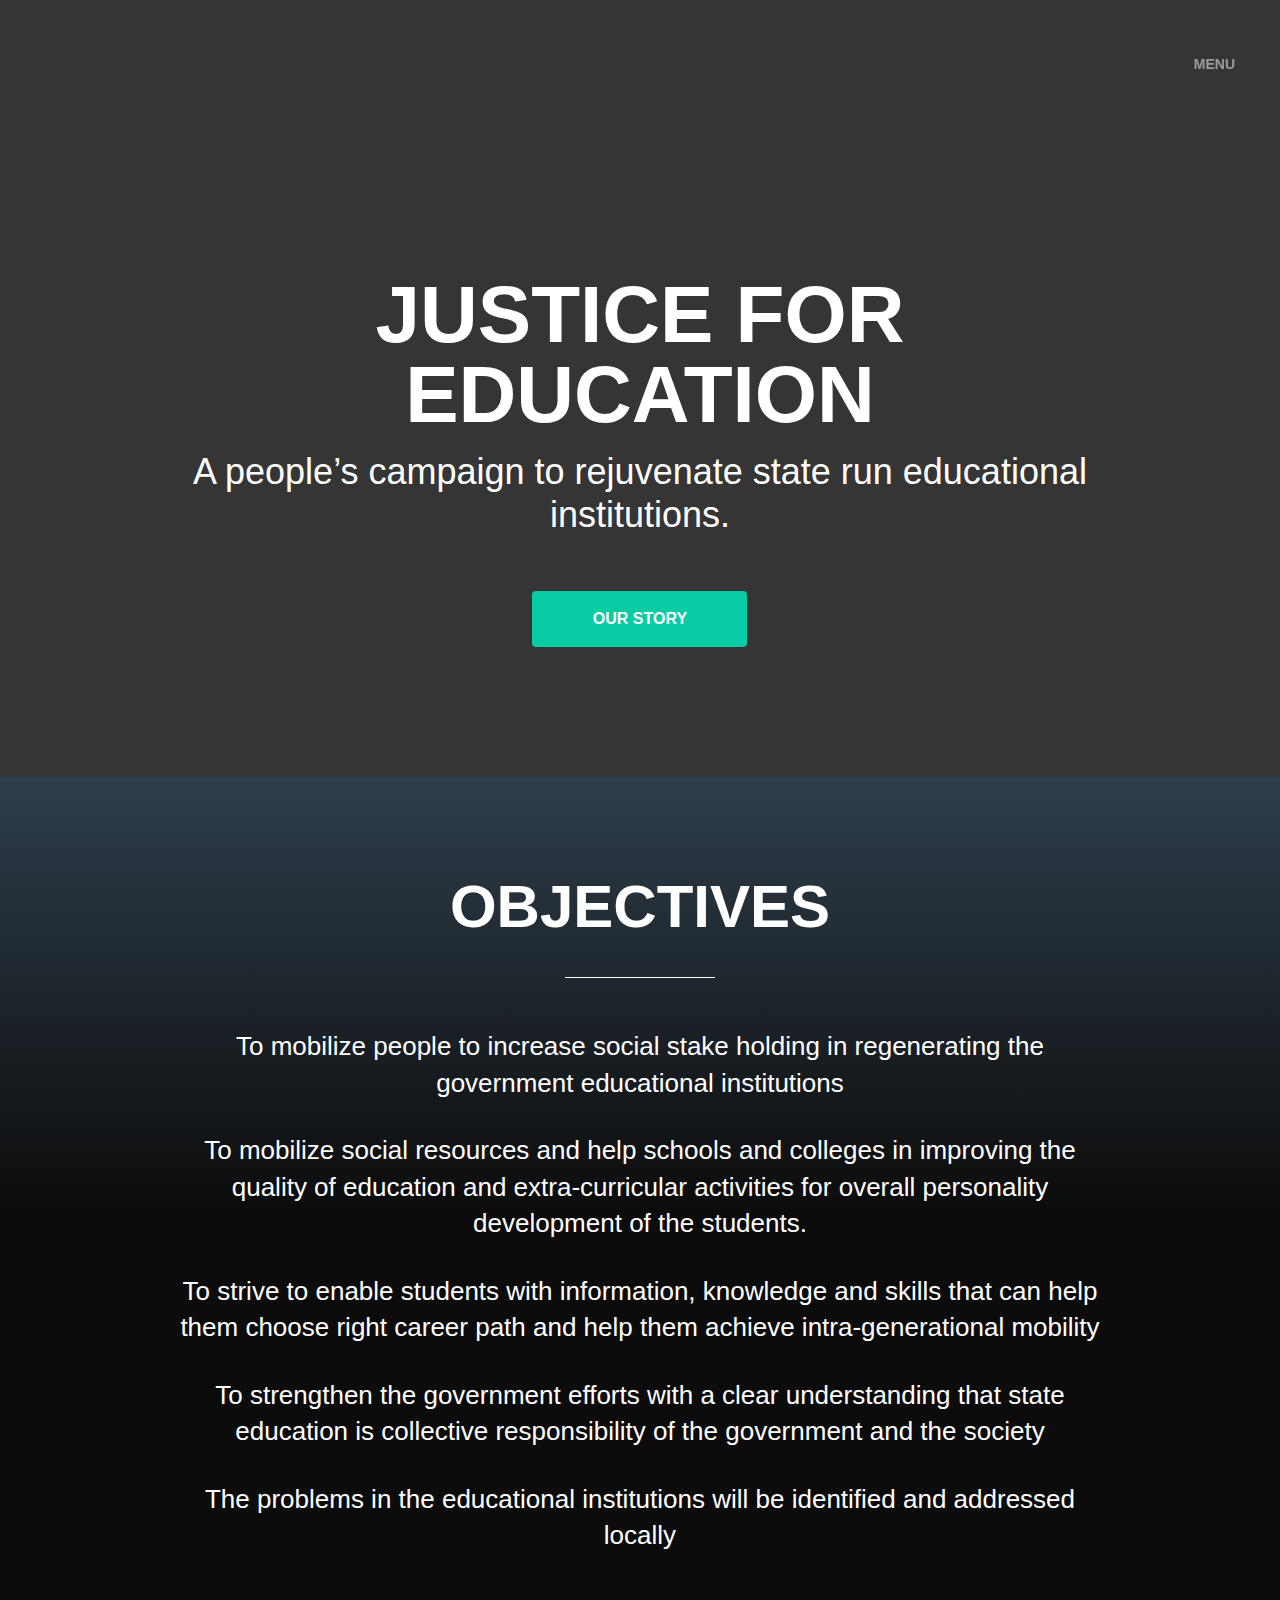
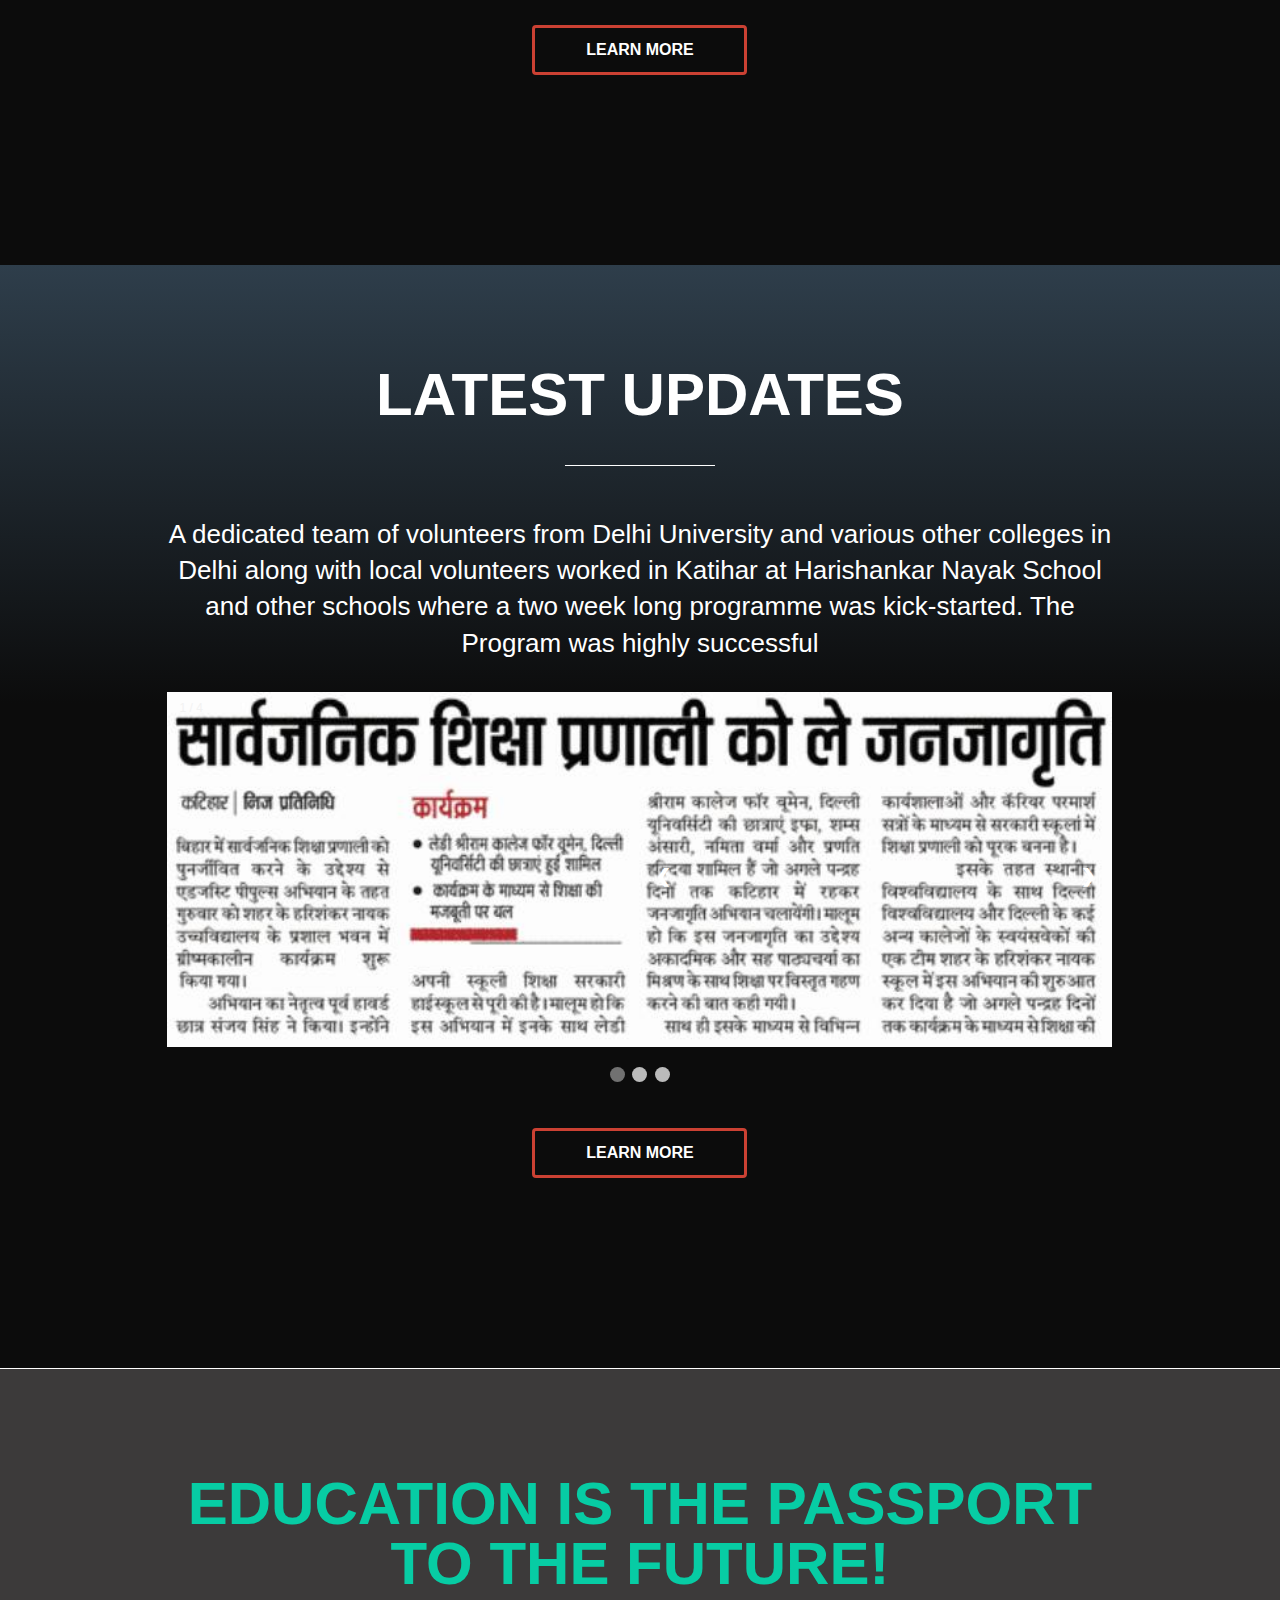
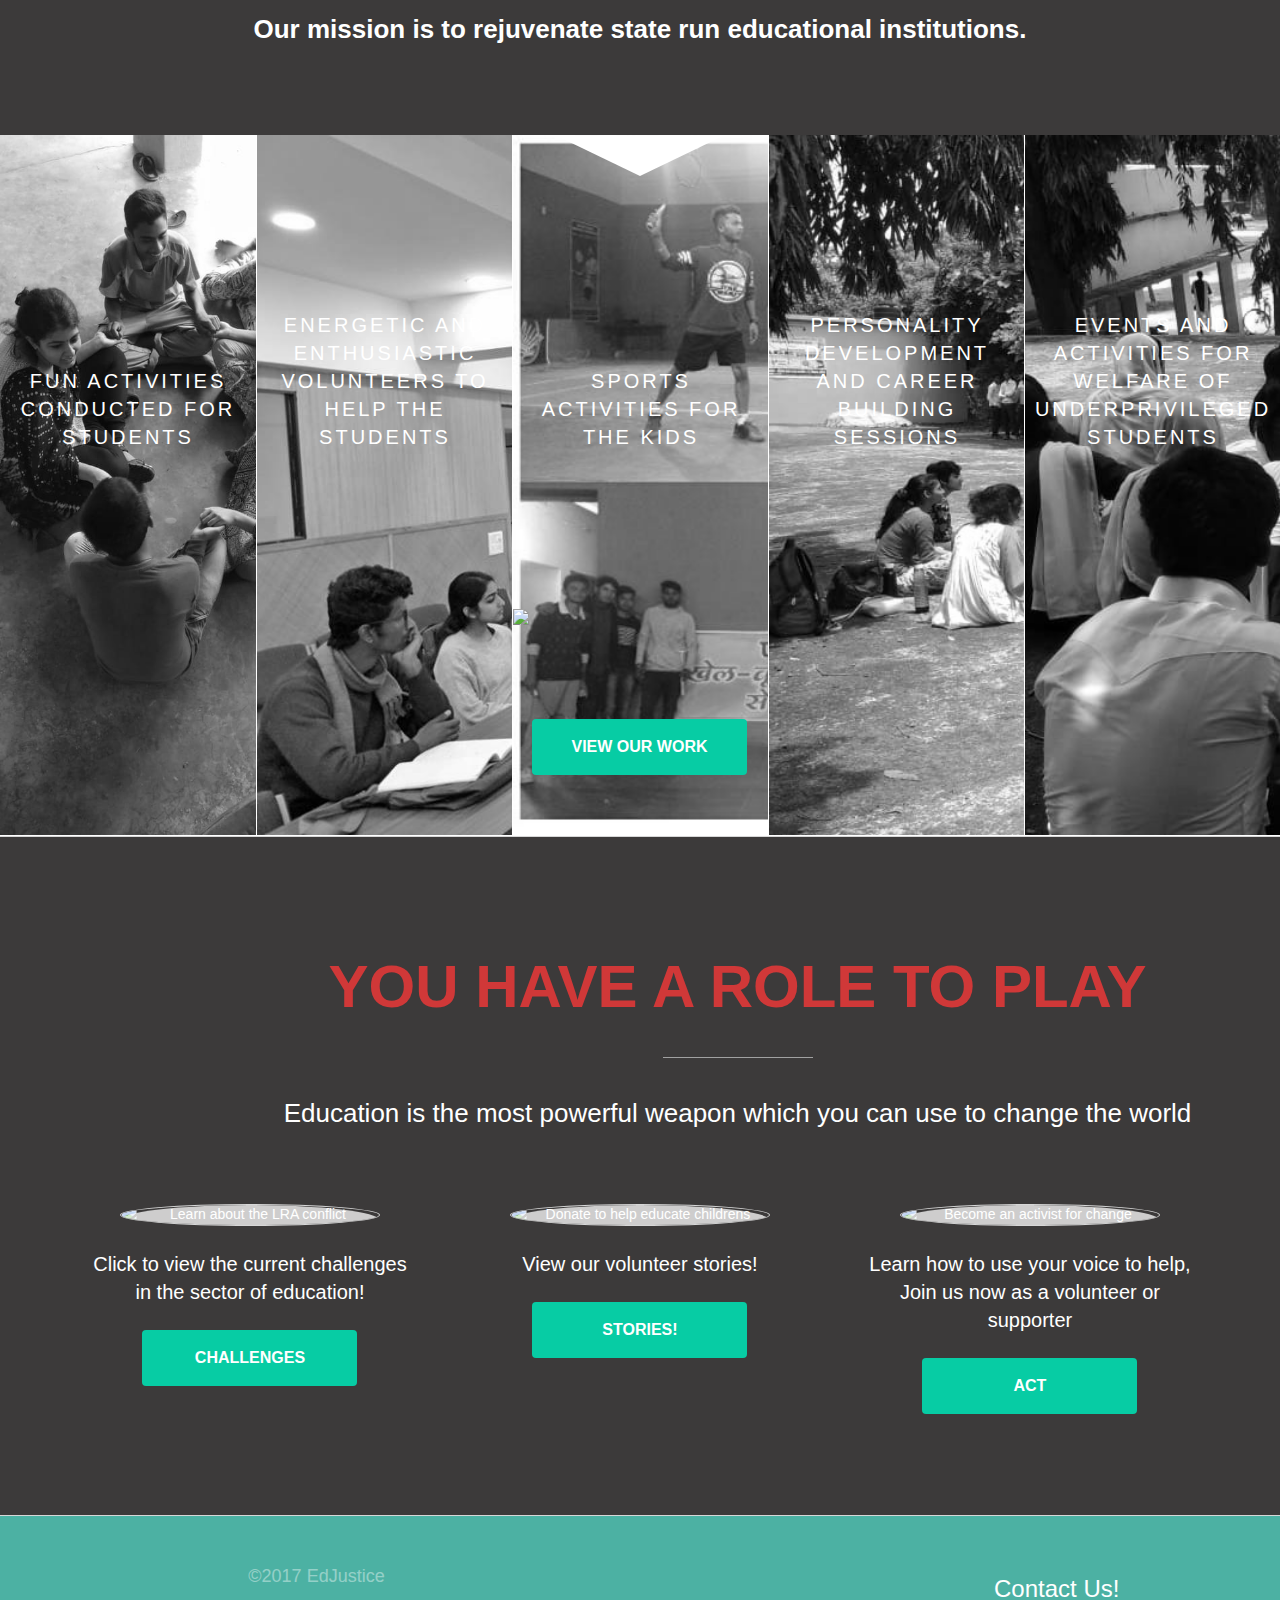
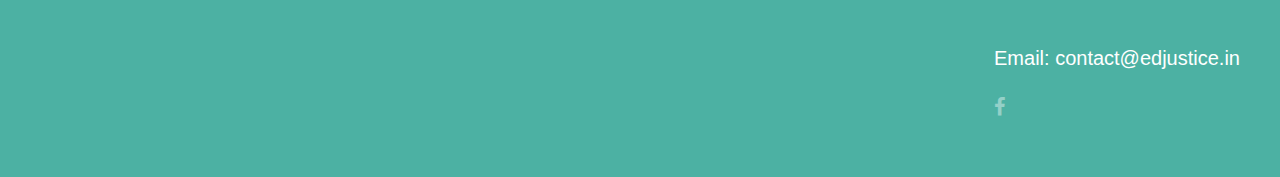
==== index.html @ 51cac3f3 "Update index.html" ====
<!DOCTYPE html>
<!--[if lt IE 7]><html class="lt-ie9 lt-ie8 lt-ie7" lang="en-US" prefix="og: http://ogp.me/ns#"><![endif]-->
<!--[if IE 7]><html class="lt-ie9 lt-ie8" lang="en-US" prefix="og: http://ogp.me/ns#"><![endif]-->
<!--[if IE 8]><html class="lt-ie9" lang="en-US" prefix="og: http://ogp.me/ns#"><![endif]-->
<!--[if gt IE 8]><!--><html lang="en-US" prefix="og: http://ogp.me/ns#"><!--<![endif]-->
    <head>
        <meta charset="UTF-8">
        <meta http-equiv="X-UA-Compatible" content="IE=edge,chrome=1">
        <meta name="viewport" content="width=device-width, initial-scale=1">
        <title>EdJustice | IThe Justice for Education</title>
    <meta property="fb:app_id" content="325146157507863" />
        <meta http-equiv="Content-Type" content="text/html;charset=utf-8">
        <link rel="stylesheet" href="https://cdnjs.cloudflare.com/ajax/libs/font-awesome/4.7.0/css/font-awesome.min.css">
                
<!-- This site is optimized with the Yoast WordPress SEO plugin v1.5.4.2 - https://yoast.com/wordpress/plugins/seo/ -->
<!--meta name="robots" content="noodp,noydir"/>
<meta name="description" content="We will not stop until all communities in the forgotten corners of our world have the safety they need and deserve. Join us."/>
<link rel="canonical" href="https://invisiblechildren.com/" />
<meta property="og:locale" content="en_US" />
<meta property="og:type" content="website" />
<meta property="og:title" content="About | Invisible Children" />
<meta property="og:description" content="We will not stop until all communities in the forgotten corners of our world have the safety they need and deserve. Join us." />
<meta property="og:url" content="https://invisiblechildren.com/" />
<meta property="og:site_name" content="Invisible Children" />
<meta property="og:image" content="https://invisiblechildren.com/wp-content/uploads/2014/02/default-image.jpg" />
<meta name="twitter:card" content="summary_large_image"/>
<meta name="twitter:site" content="@invisible"/>
<meta name="twitter:domain" content="Invisible Children"/>
<meta name="twitter:creator" content="@invisible"/>
<meta name="twitter:image:src" content="https://invisiblechildren.com/wp-content/uploads/2014/02/default-image.jpg"/-->
<!-- / Yoast WordPress SEO plugin. -->

<link rel="alternate" type="application/rss+xml" title="Invisible Children &raquo; About Invisible Children Comments Feed" href="https://invisiblechildren.com/about/feed/" />
    <script type="text/javascript">
      window._wpemojiSettings = {"baseUrl":"https:\/\/s.w.org\/images\/core\/emoji\/72x72\/","ext":".png","source":{"concatemoji":"https:\/\/invisiblechildren.com\/wp-includes\/js\/wp-emoji-release.min.js"}};
      !function(a,b,c){function d(a){var c,d,e,f=b.createElement("canvas"),g=f.getContext&&f.getContext("2d"),h=String.fromCharCode;return g&&g.fillText?(g.textBaseline="top",g.font="600 32px Arial","flag"===a?(g.fillText(h(55356,56806,55356,56826),0,0),f.toDataURL().length>3e3):"diversity"===a?(g.fillText(h(55356,57221),0,0),c=g.getImageData(16,16,1,1).data,g.fillText(h(55356,57221,55356,57343),0,0),c=g.getImageData(16,16,1,1).data,e=c[0]+","+c[1]+","+c[2]+","+c[3],d!==e):("simple"===a?g.fillText(h(55357,56835),0,0):g.fillText(h(55356,57135),0,0),0!==g.getImageData(16,16,1,1).data[0])):!1}function e(a){var c=b.createElement("script");c.src=a,c.type="text/javascript",b.getElementsByTagName("head")[0].appendChild(c)}var f,g;c.supports={simple:d("simple"),flag:d("flag"),unicode8:d("unicode8"),diversity:d("diversity")},c.DOMReady=!1,c.readyCallback=function(){c.DOMReady=!0},c.supports.simple&&c.supports.flag&&c.supports.unicode8&&c.supports.diversity||(g=function(){c.readyCallback()},b.addEventListener?(b.addEventListener("DOMContentLoaded",g,!1),a.addEventListener("load",g,!1)):(a.attachEvent("onload",g),b.attachEvent("onreadystatechange",function(){"complete"===b.readyState&&c.readyCallback()})),f=c.source||{},f.concatemoji?e(f.concatemoji):f.wpemoji&&f.twemoji&&(e(f.twemoji),e(f.wpemoji)))}(window,document,window._wpemojiSettings);
    </script>
    <style type="text/css">
img.wp-smiley,
img.emoji {
  display: inline !important;
  border: none !important;
  box-shadow: none !important;
  height: 1em !important;
  width: 1em !important;
  margin: 0 .07em !important;
  vertical-align: -0.1em !important;
  background: none !important;
  padding: 0 !important;
}
</style>
        <style>
* {box-sizing: border-box}
body {font-family: Verdana, sans-serif; margin:0}
.mySlides {display: none}
img {vertical-align: middle;}

/* Slideshow container */
.slideshow-container1 {
  max-width: 1000px;
  position: relative;
  margin: auto;
}

/* Next & previous buttons */
.prev, .next {
  cursor: pointer;
  position: absolute;
  top: 50%;
  width: auto;
  padding: 16px;
  margin-top: -22px;
  color: white;
  font-weight: bold;
  font-size: 18px;
  transition: 0.6s ease;
  border-radius: 0 3px 3px 0;
}

/* Position the "next button" to the right */
.next {
  right: 0;
  border-radius: 3px 0 0 3px;
}

/* On hover, add a black background color with a little bit see-through */
.prev:hover, .next:hover {
  background-color: rgba(0,0,0,0.8);
}

/* Caption text */
.text {
  color: #f2f2f2;
  font-size: 15px;
  padding: 8px 12px;
  position: absolute;
  bottom: 8px;
  width: 100%;
  text-align: center;
}

/* Number text (1/3 etc) */
.numbertext {
  color: #f2f2f2;
  font-size: 12px;
  padding: 8px 12px;
  position: absolute;
  top: 0;
}

/* The dots/bullets/indicators */
.dot {
  cursor: pointer;
  height: 15px;
  width: 15px;
  margin: 0 2px;
  background-color: #bbb;
  border-radius: 50%;
  display: inline-block;
  transition: background-color 0.6s ease;
}

.active, .dot:hover {
  background-color: #717171;
}

/* Fading animation */
.fade1 {
  -webkit-animation-name: fade;
  -webkit-animation-duration: 1.5s;
  animation-name: fade;
  animation-duration: 1.5s;
}

@-webkit-keyframes fade {
  from {opacity: .4} 
  to {opacity: 1}
}

@keyframes fade {
  from {opacity: .4} 
  to {opacity: 1}
}

/* On smaller screens, decrease text size */
@media only screen and (max-width: 300px) {
  .prev, .next,.text {font-size: 11px}
}
</style>

<link rel='stylesheet' id='select2-css'  href='css/select2.css' type='text/css' media='all' />
<link rel='stylesheet' id='select2-bootstrap-css'  href='css/select2-bootstrap.css' type='text/css' media='all' />
<link rel='stylesheet' id='perfect-scrollbar-css'  href='css/perfect-scrollbar.min.css' type='text/css' media='all' />
<link rel='stylesheet' id='fancybox-css'  href='css/jquery.fancybox.css' type='text/css' media='all' />
<link rel='stylesheet' id='about-css'  href='css/about.css' type='text/css' media='all' />
<link rel='stylesheet' id='jetpack_css-css'  href='css/jetpack.css' type='text/css' media='all' />
<script type='text/javascript' src='css/modernizr.js'></script>
<link rel='https://api.w.org/' href='https://invisiblechildren.com/wp-json/' />
<link rel='shortlink' href='https://edjustice.in/' />
<!-- Facebook Pixel Code -->
<script>
!function(f,b,e,v,n,t,s){if(f.fbq)return;n=f.fbq=function(){n.callMethod?
n.callMethod.apply(n,arguments):n.queue.push(arguments)};if(!f._fbq)f._fbq=n;
n.push=n;n.loaded=!0;n.version='2.0';n.queue=[];t=b.createElement(e);t.async=!0;
t.src=v;s=b.getElementsByTagName(e)[0];s.parentNode.insertBefore(t,s)}(window,
document,'script','https://connect.facebook.net/en_US/fbevents.js');
fbq('init', '381357982243876'); // Insert your pixel ID here.
fbq('track', 'PageView');
</script>
<noscript><img height="1" width="1" style="display:none"
src="https://www.facebook.com/tr?id=381357982243876&ev=PageView&noscript=1"
/></noscript>
<!-- DO NOT MODIFY -->
<!-- End Facebook Pixel Code -->
<link rel='dns-prefetch' href='//jetpack.wordpress.com'>
<link rel='dns-prefetch' href='//s0.wp.com'>
<link rel='dns-prefetch' href='//s1.wp.com'>
<link rel='dns-prefetch' href='//s2.wp.com'>
<link rel='dns-prefetch' href='//public-api.wordpress.com'>
<link rel='dns-prefetch' href='//0.gravatar.com'>
<link rel='dns-prefetch' href='//1.gravatar.com'>
<link rel='dns-prefetch' href='//2.gravatar.com'>
<style type='text/css'>img#wpstats{display:none}</style>    <style type="text/css">.recentcomments a{display:inline !important;padding:0 !important;margin:0 !important;}</style>
    
<!-- BEGIN GADWP v4.9.3.2 Universal Tracking - https://deconf.com/google-analytics-dashboard-wordpress/ -->
<script>
  (function(i,s,o,g,r,a,m){i['GoogleAnalyticsObject']=r;i[r]=i[r]||function(){
  (i[r].q=i[r].q||[]).push(arguments)},i[r].l=1*new Date();a=s.createElement(o),
  m=s.getElementsByTagName(o)[0];a.async=1;a.src=g;m.parentNode.insertBefore(a,m)
  })(window,document,'script','//www.google-analytics.com/analytics.js','ga');
  ga('create', 'UA-86840582-1', 'auto');
  ga('send', 'pageview');
</script>

<!-- END GADWP Universal Tracking -->

    <link rel="author" href="">
    <script type="text/javascript" src="//use.typekit.net/gyk1pdc.js"></script>
    <script type="text/javascript">try{Typekit.load();}catch(e){}</script>
    <link rel="shortcut icon" href="https://invisiblechildren.com/wp-content/themes/invisiblechildren2.0/favicon.ico" />
        <script src="//cdn.optimizely.com/js/147010056.js"></script>
    </head>
    <body class="home page page-id-4 page-template page-template-page-templates page-template-about page-template-page-templatesabout-php page-about">
    <div id="fb-root"></div>
    <script>(function(d, s, id) {
      var js, fjs = d.getElementsByTagName(s)[0];
      if (d.getElementById(id)) return;
      js = d.createElement(s); js.id = id;
      js.src = "//connect.facebook.net/en_US/all.js#xfbml=1&appId=750120015012009";
      fjs.parentNode.insertBefore(js, fjs);
    }(document, 'script', 'facebook-jssdk'));</script>
      <div class="push-menu right">
            <div class="menu-scroll-container">
                <div class="menu-wrap">
                    <a href="#" id="close-btn" class="ic-icon-close"></a>
                    <nav id="main-nav" class="navigation-items"><ul id="menu-main-navigation" class="menu"><li id="menu-item-35674" class="menu-item menu-item-type-post_type menu-item-object-page current-menu-item page_item page-item-4 current_page_item menu-item-35674"><a href="index.html">Home</a></li>
<li id="menu-item-34033" class="menu-item menu-item-type-post_type menu-item-object-page menu-item-34033"><a href="challenge.html">The Challenge</a></li>
<li id="menu-item-34034" class="menu-item menu-item-type-post_type menu-item-object-page menu-item-34034"><a href="story.html">Our Story</a></li>
<li id="menu-item-34026" class="menu-item menu-item-type-post_type menu-item-object-page menu-item-34026"><a href="model.html">Our Model</a></li>
<li id="menu-item-34038" class="menu-item menu-item-type-post_type menu-item-object-page menu-item-34038"><a href="gallery.html">Our Gallery</a></li>
<li id="menu-item-34038" class="menu-item menu-item-type-post_type menu-item-object-page menu-item-34038"><a href="updates.html">Latest Updates!</a></li>
<li id="menu-item-34038" class="menu-item menu-item-type-post_type menu-item-object-page menu-item-34038"><a href="team.html">Volunteer Stories</a></li>
<li id="menu-item-34039" class="menu-item menu-item-type-post_type menu-item-object-page menu-item-34039"><a href="https://www.facebook.com/edjusticebihar/">Get Involved</a></li>
</ul></nav>                    <!--nav id="main-secondary-nav" class="navigation-items"><ul id="menu-main-secondary-navigation" class="menu"><li id="menu-item-35320" class="menu-item menu-item-type-post_type menu-item-object-page menu-item-35320"><a href="#">Donate</a></li-->
</ul></nav>                          <div id="menu-social">
                        <!--div class="facebook">
                            <div class="fb-like" data-href="https://www.facebook.com/invisiblechildren" data-layout="button_count" data-action="like" data-show-faces="false" data-share="false"></div>
                        </div-->
                        <!--div class="twitter">
                            <a href="https://twitter.com/invisible" class="twitter-follow-button" data-show-count="false">Follow @invisible</a>
                            <script>!function(d,s,id){var js,fjs=d.getElementsByTagName(s)[0],p=/^http:/.test(d.location)?'http':'https';if(!d.getElementById(id)){js=d.createElement(s);js.id=id;js.src=p+'://platform.twitter.com/widgets.js';fjs.parentNode.insertBefore(js,fjs);}}(document, 'script', 'twitter-wjs');</script>
                        </div-->
                        <div id="menu-made-for"><b>Made for the Justice of Education</b> in India</div>
                    </div>
                </div>
      </div>
    </div>
    <header id="site-header">
      <a href="#" id="header-logo-link"></a>
      <a href="#" id="header-menu-link">Menu</a>
    </header>
        <!--div id="fixed-buttons" class="hidden-xs hidden-sm">
                  <a id="fixed-donate" href="https://give.invisiblechildren.com/checkout/donation?amount=&eid=10513" target="_blank"><i class="fa fa-heart" style="font-size:20px;color:red;"></i>..</span>Donate</a>
                    </div-->
    
<section id="section-home-heading" class="page-header">
  <div class="video-bg"></div>
  <div class="transparent-bg"></div>
  <div class="container">
    <div class="row">
      <div class="col-md-10 col-md-offset-1">
        <h1 class="header large">Justice for Education
          <span class="subheader">
            A people’s campaign to rejuvenate state run educational institutions.
          </span>
        </h1>
        <a class="btn primary btn-default green" href="story.html">Our Story</a>
      </div>
    </div>
  </div>
</section>
<section id="section-kony-intro" class="about-section">
  <div class="dark-overlay"></div>
  <div class="container">
    <div class="row">
      <div class="col-md-10 col-md-offset-1">
        <h2 class="header medium separator">OBJECTIVES
          <span class="subheader"></span>
        </h2>
        <p>
         To mobilize people to increase social stake holding in regenerating the government educational institutions</p>
         <p>To mobilize social resources and help schools and colleges in improving the quality of education and extra-curricular activities for overall personality development of the students.</p>
         <p>To strive to enable students with information, knowledge and skills that can help them choose right career path and help them achieve intra-generational mobility</p>
         <p>To strengthen the government efforts with a clear understanding that state education is collective responsibility of the government and the society</p>
         <p>The problems in the educational institutions will be identified and addressed locally</p>
      
        <a href="https://edjustice.github.io/story.html" class="btn btn-border secondary">Learn More</a><br/>
        <!--a href="#" class="btn btn-continue-arrow">Continue</a-->
      </div>
    </div>
  </div>
</section>
<section id="section-kony-intro" class="about-section">
  <div class="dark-overlay"></div>
  <div class="container">
    <div class="row">
      <div class="col-md-10 col-md-offset-1">
        <h2 class="header medium separator">Latest Updates
          <span class="subheader"></span>
        </h2>
          <p> A dedicated team of volunteers from Delhi University and various other colleges in Delhi along with local volunteers worked in Katihar at Harishankar Nayak School and other schools where a two week long programme was kick-started. The Program was highly successful</p>
       
                <div class="slideshow-container1">

                <div class="mySlides fade1">
                  <div class="numbertext">1 / 4</div>
                  <img src="https://edjustice.github.io/gallery/1.jpeg" style="width:100%">
                  <div class="text"></div>
                </div>

                <div class="mySlides fade1">
                  <div class="numbertext">2 / 4</div>
                  <img src="https://edjustice.github.io/gallery/3.jpeg" style="width:100%">
                  <div class="text"></div>
                </div>

                <div class="mySlides fade1">
                  <div class="numbertext">3 / 4</div>
                  <img src="https://edjustice.github.io/img/park.jpeg" style="width:100%">
                  <div class="text"></div>
                </div>
                    
                 <div class="mySlides fade1">
                  <div class="numbertext">4 / 4</div>
                  <img src="https://edjustice.github.io/gallery/edjustice.jpeg" style="width:100%">
                  <div class="text"></div>
                </div>    

                <a class="prev" onclick="plusSlides(-1)">&#10094;</a>
                <a class="next" onclick="plusSlides(1)">&#10095;</a>

                </div>
                <br>

                <div style="text-align:center">
                  <span class="dot" onclick="currentSlide(1)"></span> 
                  <span class="dot" onclick="currentSlide(2)"></span> 
                  <span class="dot" onclick="currentSlide(3)"></span> 
                </div>
      
        <a href="https://edjustice.github.io/updates.html" class="btn btn-border secondary">Learn More</a><br/>
        <!--a href="#" class="btn btn-continue-arrow">Continue</a-->
      </div>
    </div>
  </div>
</section>
<section id="section-our-work" class="white clearfix">
  <div class="container">
    <div class="row">
      <div class="col-md-10 col-md-offset-1">
        <h2 class="header medium">Education is the passport to the future!
          <span class="subheader">
            <b>Our mission is to rejuvenate state run educational institutions.</b>
          </span>
        </h2>
      </div>
    </div>
  </div>
    <div class="programs-slider">

  <a href="#" class="program">
                <div class="bg"><img class="saturated" src="img/circle.jpg" alt="LRA Crisis Tracker image"><img class="desaturated" src="img/circle-dark.jpg" alt="LRA Crisis Tracker image">
                </div>
                <div class="content">
                    <div class="title">
                        <p class="widowIgnore">Fun activities conducted for students</p>
                    </div>
                </div></a><a href="#" class="program">
                <div class="bg"><img class="saturated" src="img/meeting.jpg" alt="Early Warning Radio Network image"><img class="desaturated" src="img/meeting-dark.jpg" alt="Early Warning Radio Network image">
                </div>
                <div class="content">
                    <div class="title">
                        <p class="widowIgnore">Energetic and enthusiastic volunteers to help the students</p>
                    </div>
                  
                </div></a><a href="#" class="program">
                <div class="bg"><img class="saturated" src="img/sports.jpg" alt="Trauma Healing and Reintegration Support image"><img class="desaturated" src="img/sports-dark.jpg" alt="Trauma Healing and Reintegration Support image">
                </div>
                <div class="content">
                    <div class="title">
                        <p> Sports activities for the kids </p>
                    </div>
                    <p class="icon widowIgnore" align="center"><img src="img/park.jpg"></p>
                </div></a><a href="#" class="program">
                <div class="bg"><img class="saturated" src="img/park.jpeg" alt="Community Resilience Committees image"><img class="desaturated" src="img/park-dark.jpeg" alt="Community Resilience Committees image">
                </div>
                <div class="content">
                    <div class="title">
                        <p class="widowIgnore">Personality development and career building sessions</p>
                    </div>
                </div></a><a href="#" class="program">
                <div class="bg"><img class="saturated" src="img/park1.jpeg" alt="Grassroots Advocacy image"><img class="desaturated" src="img/park1-dark.jpeg" alt="Grassroots Advocacy image">
                </div>
                <div class="content">
                    <div class="title">
                        <p class="widowIgnore">Events and activities for welfare of underprivileged students</p>
                    </div>
                </div></a>  <div class="btn-wrap programs-slider-btn">
    <a href="gallery.html" class="btn btn-default primary">View Our Work</a>
  </div>
</div></section>
<section id="section-get-involved" class="white">
  <div class="container">
    <div class="row">
      <div class="col-md-8.1 col-md-offset-2">
        <center><h2 class="header medium separator">
          You have a role to play
            <span class="subheader">
           Education is the most powerful weapon which you can use to change the world
          </span></center>
        </h2>
      </div>
    </div>
    <div class="row">
      <div class="col-sm-4 action-item">
        <a class="btn-circle learn" href="#">
          <img src="https://wearegrow.com/wp-content/uploads/2017/02/business-background-design_1294-14.jpg" alt="Learn about the LRA conflict"/>
          <div class="overlay">
            <div class="content">
              <p class="header smallest">Challenges</p>
            </div>
          </div>
        </a>
        <p>Click to view the current challenges in the sector of education!</p>
        <a href="https://edjustice.github.io/challenge.html" class="btn btn-default primary">Challenges</a>
      </div>
      <div class="col-sm-4 action-item">
        <a class="btn-circle give" href="#">
          <img src="https://img.freepik.com/free-vector/hands-connecting_23-2147506270.jpg?size=338&ext=jpg" alt="Donate to help educate childrens"/>
          <div class="overlay">
            <div class="content">
              <p class="header smallest">Volunteer Stories</p>
            </div>
          </div>
        </a>
        <p>View our volunteer stories!</p>
        <a href="https://edjustice.github.io/team.html" class="btn btn-default primary">Stories!</a>
      </div>
      <div class="col-sm-4 action-item">
        <a class="btn-circle advocate" href="#">
          <img src="https://invisiblechildren.com/wp-content/themes/invisiblechildren2.0/images/home/advocate.svg" alt="Become an activist for change" />
          <div class="overlay">
            <div class="content">
              <p class="header smallest">Act</p>
            </div>
          </div>
        </a>
        <p>Learn how to use your voice to help, Join us now as a volunteer or supporter</p>
        <a href="https://www.facebook.com/edjusticebihar/" class="btn btn-default primary">Act</a>
      </div>
      <div class="col-sm-12">
        <!--a href="#" class="btn btn-continue-arrow">Continue</a-->
      </div>
        </div>
  </div>
</section>

<!--section class="about-section" id="section-values">
  <div class="container">
    <div class="row">
      <div class="col-md-10 col-md-offset-1">
        <h2 class="header medium separator">What Guides Us
          <span class="subheader">These core values guide everything we do and how we do it:</span>
        </h2>
      </div>
    </div>
    <div class="row">
      <div class="col-md-5 col-md-offset-1">
        <h2 class="header small separator">Interconnection
          <span class="subheader">No person, community, or ecosystem exists in isolation. The safety and health of human populations are inextricably linked to the safety and health of our planet and its wildlife. None of us are truly free until even the most vulnerable communities and ecosystems among us are safe and flourishing. </span>
        </h2>
      </div>
      <div class="col-md-5">
        <h2 class="header small separator">Solidarity
          <span class="subheader">The most effective solutions to violence and exploitation will not be crafted in far-away offices by a powerful few, but by a diverse and collaborative community, with those most affected by injustice at the center.</span>
        </h2>
      </div>
    </div>
    <div class="row">
      <div class="col-md-5 col-md-offset-1">
        <h2 class="header small separator">Resilience
          <span class="subheader">There is no silver bullet to ending violence and exploitation. We are constantly evaluating, listening, correcting, and innovating. We do not fail when we change course. We fail when we are unwilling to change when that is what’s needed.</span>
        </h2>
      </div>
      <div class="col-md-5">
        <h2 class="header small separator">Grit
          <span class="subheader">We are not satisfied until we achieve meaningful, positive results. We do not see the challenges and ineffectiveness of the status quo as barriers to success, but as invitations to think creatively and to push forward.</span>
        </h2>
      </div>
    </div>
    <div class="row">
      <div class="col-md-5 col-md-offset-1">
        <h2 class="header small separator">Justice
          <span class="subheader">Everyone should have the safety and freedom to reach their full potential. When cultural norms or institutional policies view some lives as more important than others, we will hold them, and the leaders behind them, to account. </span>
        </h2>
      </div>
      <div class="col-md-5">
        <h2 class="header small separator">Idealism
          <span class="subheader">Our determination comes from knowing what we are for, and not simply what we are against. Creating a roadmap for change requires the vision to see a better way, the belief that a better way is possible, and the conviction that justice demands it. </span>
        </h2>
      </div>
    </div>
    <div class="row">
      <div class="col-md-6 col-md-offset-3">
        <h2 class="header small separator">Story
          <span class="subheader">We are committed to honor the stories behind the statistics of violence and exploitation. In doing so, we elevate the courage and resilience of those facing unspeakable challenges, and unleash the human capacity for empathy that has the power to change history. </span>
        </h2>
      </div>
    </div>
  </div>
</section-->

<!--section id="section-news">
  <div class="container">
    <div class="row">
      <div class="col-md-10 col-md-offset-1">
        <h2 class="header medium">
            <span class="intro">The Blog</span>
            Updates &amp; Inspiration
        </h2>
      </div>
    </div>
    <div class="row">
      <div class="col-md-12">
                <div class="news-column left">
        <a href="https://invisiblechildren.com/blog/2018/05/24/leymah-gbowee-building-peace-war-making-world/"  class="post" style="">
                    <span class="date">May 24, 2018</span>
                    <span class="title">Leymah Gbowee || Building Peace in a War-Making World</span>
                </a><a href="https://invisiblechildren.com/blog/2018/05/17/oppose-rescission-complex-crises-fund/"  class="post with-bg-image" style="background-image: url(https://invisiblechildren.com/wp-content/uploads/2015/08/IC-Lobby-Days-Capitol1.jpeg)">
                    <span class="date">May 17, 2018</span>
                    <span class="title">Invisible Children Opposes Rescission of Complex Crises Fund</span>
                </a><a href="https://invisiblechildren.com/blog/2018/05/10/mothers-day-motherhood-isnt-easy/"  class="post" style="">
                    <span class="date">May 10, 2018</span>
                    <span class="title">Motherhood isn't easy | Supporting moms this Mother's Day</span>
                </a>        </div>
        <div class="news-column middle">
        <a href="https://invisiblechildren.com/blog/2018/04/27/radar-kony-orders-lra-attacks/"  class="post with-bg-image" style="background-image: url(https://invisiblechildren.com/wp-content/uploads/2018/03/Screen-Shot-2018-03-20-at-11.43.53-AM.png)">
                    <span class="date">April 27, 2018</span>
                    <span class="title">On the Radar || Kony orders LRA attacks from safe haven in Kafia Kingi</span>
                </a><a href="https://invisiblechildren.com/blog/2018/04/20/reading-100-central-african/"  class="post" style="">
                    <span class="date">April 20, 2018</span>
                    <span class="title">What We’re Reading || I Am 100% Central African</span>
                </a><a href="https://invisiblechildren.com/blog/2018/04/05/community-mapping/"  class="post with-bg-image" style="background-image: url(https://invisiblechildren.com/wp-content/uploads/2018/04/Screen-Shot-2018-04-05-at-1.33.10-PM.png)">
                    <span class="date">April 5, 2018</span>
                    <span class="title">What is Community Mapping?</span>
                </a><a href="https://invisiblechildren.com/blog/2018/03/28/last-animals-northern-white-rhino/"  class="post" style="">
                    <span class="date">March 28, 2018</span>
                    <span class="title">The Last Animals || Losing the Last Male Northern White Rhino</span>
                </a>        </div>
        <div class="news-column right">
        <a href="https://invisiblechildren.com/blog/2018/03/21/lra-crisis-tracker-2017-annual-brief-released/"  class="post" style="">
                    <span class="date">March 21, 2018</span>
                    <span class="title">2017 Annual Brief  Released</span>
                </a><a href="https://invisiblechildren.com/blog/2018/03/06/jan-feb-2018-security-brief/"  class="post with-bg-image" style="background-image: url(https://invisiblechildren.com/wp-content/uploads/2017/02/LRA-Crisis-Tracker-Logo_1-2.jpg)">
                    <span class="date">March 6, 2018</span>
                    <span class="title">Monthly Security Brief | January-February 2018</span>
                </a><a href="https://invisiblechildren.com/blog/2017/12/28/ferdinand-hero-early-warning-radio-network/"  class="post" style="">
                    <span class="date">December 28, 2017</span>
                    <span class="title">Ferdinand | Hero of the Early Warning Radio Network</span>
                </a>        </div>
      </div>
      <div class="col-md-4 col-md-offset-4">
        <a href="https://invisiblechildren.com/blog/" class="btn btn-border quaternary btn-blog">See more on the blog</a>
      </div>
    </div>
  </div>
</section-->
<!--section id="section-email-sign-up" class="white">
  <div class="container">
    <div class="row">
      <div class="col-md-8 col-md-offset-2">
        <h2 class="header medium">Be the First to Know
          <span class="subheader">Get exclusive updates on our work and how you can help.</span>
        </h2>
      </div>
      <div class="col-md-8 col-md-offset-2">
        <a href="https://docs.google.com/forms/d/e/1FAIpQLSfe9GOg6DBRc8HM61cnUX4Z9N-WD9BhKzaZ5M4qRfnOXAUldA/viewform" target="_blank" class="btn btn-default primary">Sign Up Today</a>
      </div>
    </div>
    <div class="row">
      <div class="col-md-8 col-md-offset-2">
        <div id="social-media">
  <p>Think people should hear about this?</p>
  <a href="https://invisiblechildren.com/" data-image="https://invisiblechildren.com/wp-content/uploads/2014/02/default-image.jpg" data-title="About Invisible Children" data-desc="" class="btn btn-social facebook share"></a>

  <a href="https://twitter.com/intent/tweet?url=https://invisiblechildren.com/&amp;text=About Invisible Children&amp;via=invisible" target="_blank" class="btn btn-social twitter share"></a>

  <a href="https://plus.google.com/share?url=https://invisiblechildren.com/" class="btn btn-social google-plus share"></a>
</div>      </div>
    </div>
  </div>
</section-->


    <footer id="page-footer">
            <div class="container-fluid">
                <div class="row">
                    <div class="col-md-2 col-md-offset-0 col-sm-3 col-sm-offset-3 col-xs-12">
                        <a id="footer-logo-link" href="#"></a>
                    </div>
                    <div class="col-md-7 col-sm-5 col-xs-12">
                        <ul id="menu-footer-navigation" class="menu" >
                            <li class="menu-item">©2017 <span itemprop="name">EdJustice</span></li>
                            <li class="menu-item" itemprop="telephone"></li>
                        </ul>
                    </div>
                    <div class="col-md-3 col-md-offset-0 col-sm-5 col-sm-offset-6 col-xs-12 col-xs-offset-0">
                        <ul id="footer-social-links">
                            <h3>Contact Us! </h3>
                            <li>
                                <p> Email: contact@edjustice.in </p> 
                                <a href="https://www.facebook.com/" class="social-icon fa fa-facebook" target="https://www.facebook.com/edjusticebihar/"></a>
                            </li>
                            
                        </ul>
                    </div>
                </div>
            </div>
    </footer>

        <a href="#modal" id="hidden_link" class="fancybox ie"></a>

        <!--[if lt IE 9]>
        <div id="modal">
            <div class="modal-header">
                <h6 class="header medium">
                    UH-OH!
                    <span class="subheader">Well this is awkward...</span>
                </h6>
            </div>
            <div class="modal-body">
                <div id="instructables">
                    <p>It looks like your browser is not compatible with the latest version of the Internet. You can continue but may experience some performance Issues.</p>
                    <p class="green-text">Update your browser by clicking one of the icons below</p>
                    <div class="icon-container" align="center">
                        <a href="https://www.google.com/intl/en-US/chrome/browser/" target="_blank" class="browser-icon">
                            <img src="https://invisiblechildren.com/wp-content/themes/invisiblechildren2.0/images/icon-chrome.jpg">
                        </a>
                        <a href="https://www.mozilla.org/en-US/firefox/new/" target="_blank" class="browser-icon">
                            <img src="https://invisiblechildren.com/wp-content/themes/invisiblechildren2.0/images/icon-firefox.jpg">
                        </a>
                        <a href="http://windows.microsoft.com/en-us/internet-explorer/download-ie" target="_blank" class="browser-icon">
                            <img src="https://invisiblechildren.com/wp-content/themes/invisiblechildren2.0/images/icon-explorer.jpg">
                        </a>
                        <a href="http://support.apple.com/downloads/#safari" target="_blank" class="browser-icon">
                            <img src="https://invisiblechildren.com/wp-content/themes/invisiblechildren2.0/images/icon-safari.jpg">
                        </a>
                    </div>
                    <div class="center-link">
                        <a href="javascript:;" class="green-text continue-link" id="close-modal">Continue anyways</a>
                    </div>
                </div>
            </div>
        </div>
        <![endif]-->


    <script type='text/javascript' src='js/jquery.min.js'></script>
<script type='text/javascript' src='js/bootstrapValidator.min.js'></script>
<script type='text/javascript' src='js/devicepx-jetpack.js'></script>
<script type='text/javascript' src='js/bootstrap.js'></script>
<script type='text/javascript' src='js/Imager.min.js'></script>
<script type='text/javascript' src='js/select2.min.js'></script>
<script type='text/javascript' src='js/jquery.scrollTo.min.js'></script>
<script type='text/javascript' src='js/jquery.transit.js'></script>
<script type='text/javascript' src='js/perfect-scrollbar.jquery.min.js'></script>
<script type='text/javascript' src='js/jquery.placeholder.js'></script>
<script type='text/javascript' src='js/jquery.widowFix.min.js'></script>
<script type='text/javascript' src='js/jquery.fancybox.pack.js'></script>
<script type='text/javascript' src='js/jquery.fancybox-media.js'></script>
<script type='text/javascript' src='js/global.js'></script>
<script type='text/javascript' src='js/spin.js'></script>
<script type='text/javascript' src='js/email-submit-form.js'></script>
<script type='text/javascript' src='js/jquery.videobackground.js'></script>
<script type='text/javascript' src='js/about.js'></script>
<script type='text/javascript' src='js/wp-embed.min.js'></script>
<script type='text/javascript' src='https://stats.wp.com/e-201821.js' async defer></script>
<script type='text/javascript'>
  _stq = window._stq || [];
  _stq.push([ 'view', {v:'ext',j:'1:3.7.2',blog:'63839055',post:'4',tz:'-4',srv:'invisiblechildren.com'} ]);
  _stq.push([ 'clickTrackerInit', '63839055', '4' ]);
</script>
        
        <!-- BEGIN GOOGLE ANALYTICS CODE -->
        <script type='text/javascript'>
            var _gaq = _gaq || [];
            var pluginUrl = '//www.google-analytics.com/plugins/ga/inpage_linkid.js';
            _gaq.push(['_require', 'inpage_linkid', pluginUrl]);
            _gaq.push(['_setAccount', 'UA-2263426-3']);
            _gaq.push(['_setDomainName', 'invisiblechildren.com']);
            _gaq.push(['_setAllowLinker', true]);
            _gaq.push(['_trackPageview']);
        </script>
        <script>
            var slideIndex = 1;
            showSlides(slideIndex);

            function plusSlides(n) {
              showSlides(slideIndex += n);
            }

            function currentSlide(n) {
              showSlides(slideIndex = n);
            }

            function showSlides(n) {
              var i;
              var slides = document.getElementsByClassName("mySlides");
              var dots = document.getElementsByClassName("dot");
              if (n > slides.length) {slideIndex = 1}    
              if (n < 1) {slideIndex = slides.length}
              for (i = 0; i < slides.length; i++) {
                  slides[i].style.display = "none";  
              }
              for (i = 0; i < dots.length; i++) {
                  dots[i].className = dots[i].className.replace(" active", "");
              }
              slides[slideIndex-1].style.display = "block";  
              dots[slideIndex-1].className += " active";
            }
            </script>
        
        <script type='text/javascript'>
          (function() {
              var ga = document.createElement('script'); ga.type = 'text/javascript'; ga.async = true;
              ga.src = ('https:' == document.location.protocol ? 'https://ssl' : 'http://www') + '.google-analytics.com/ga.js';
              (document.getElementsByTagName('head')[0] || document.getElementsByTagName('body')[0]).appendChild(ga);
          })();
        </script>
        <!-- END GOOGLE ANALYTICS CODE -->
        
        <!-- Crazy Egg -->
        <script type="text/javascript">
        setTimeout(function(){var a=document.createElement("script");
        var b=document.getElementsByTagName("script")[0];
        a.src=document.location.protocol+"//dnn506yrbagrg.cloudfront.net/pages/scripts/0018/0599.js?"+Math.floor(new Date().getTime()/3600000);
        a.async=true;a.type="text/javascript";b.parentNode.insertBefore(a,b)}, 1);
        </script>
  </body>
</html>
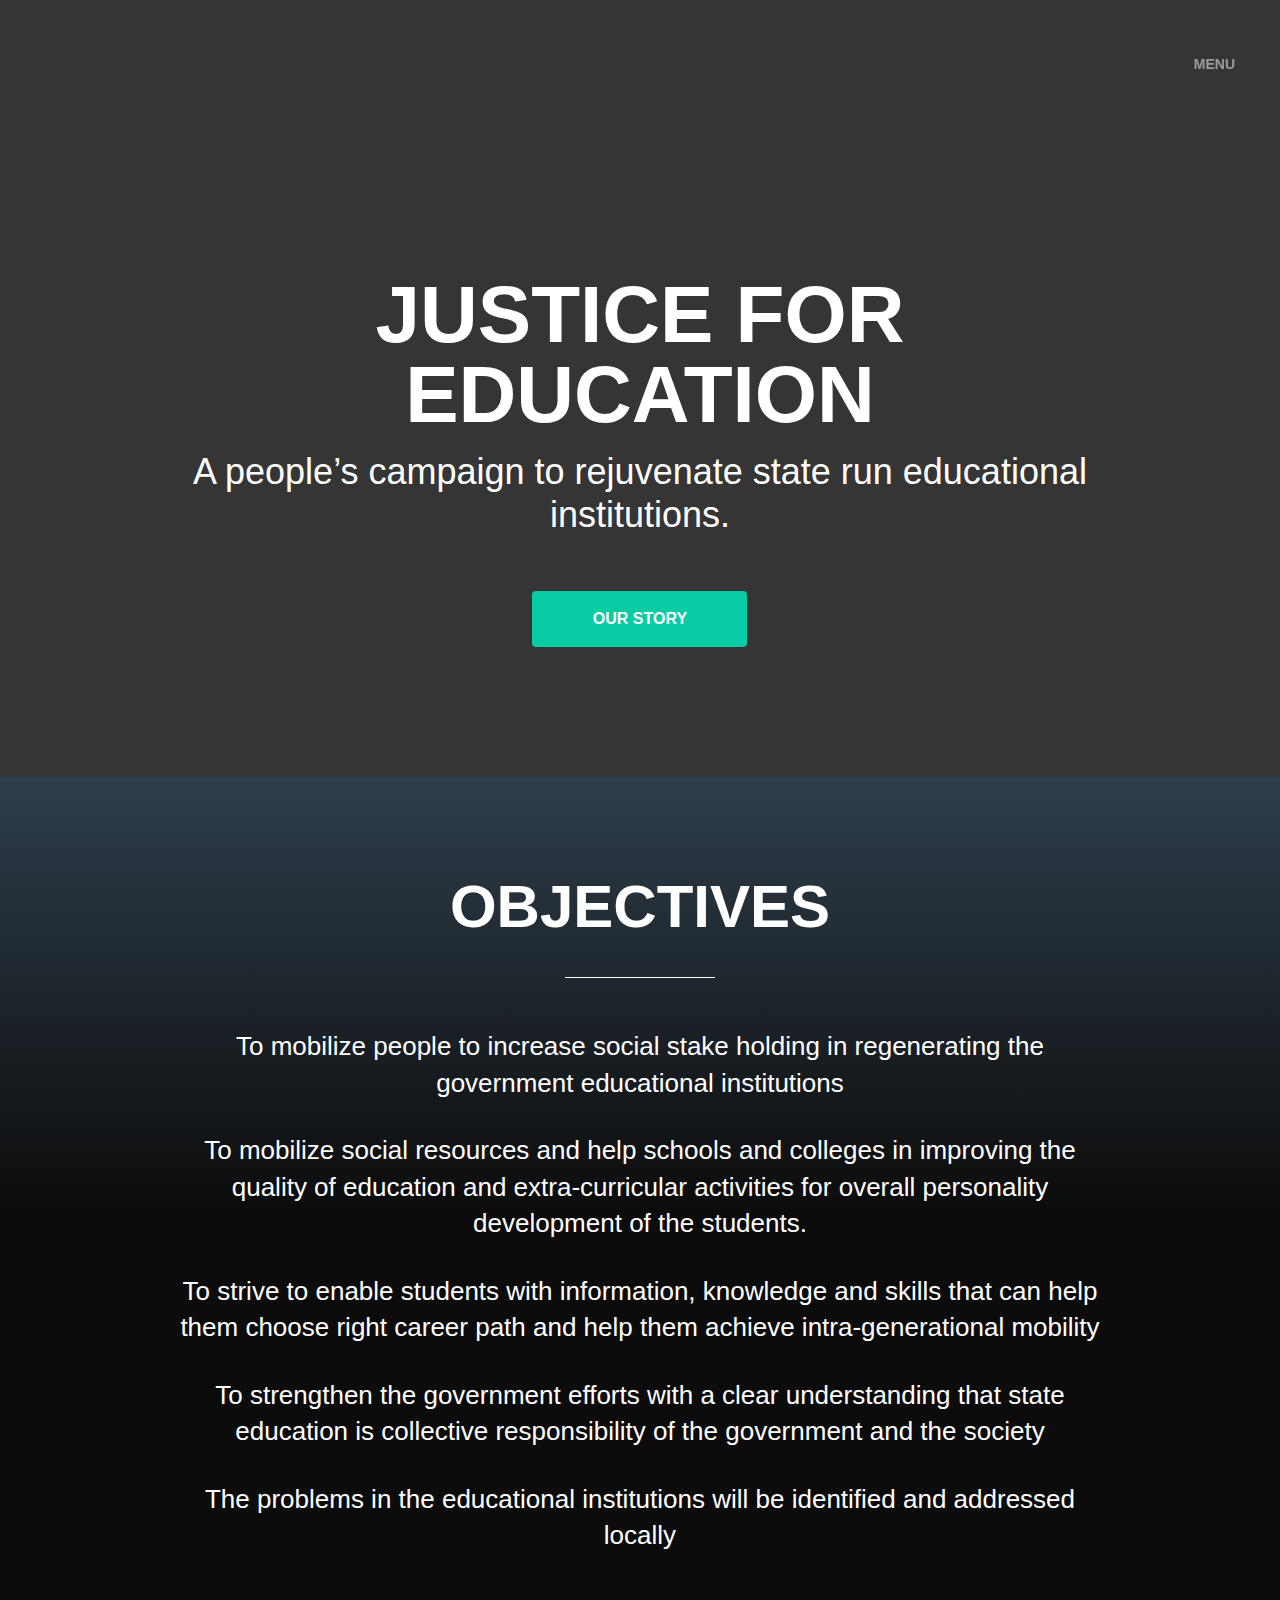
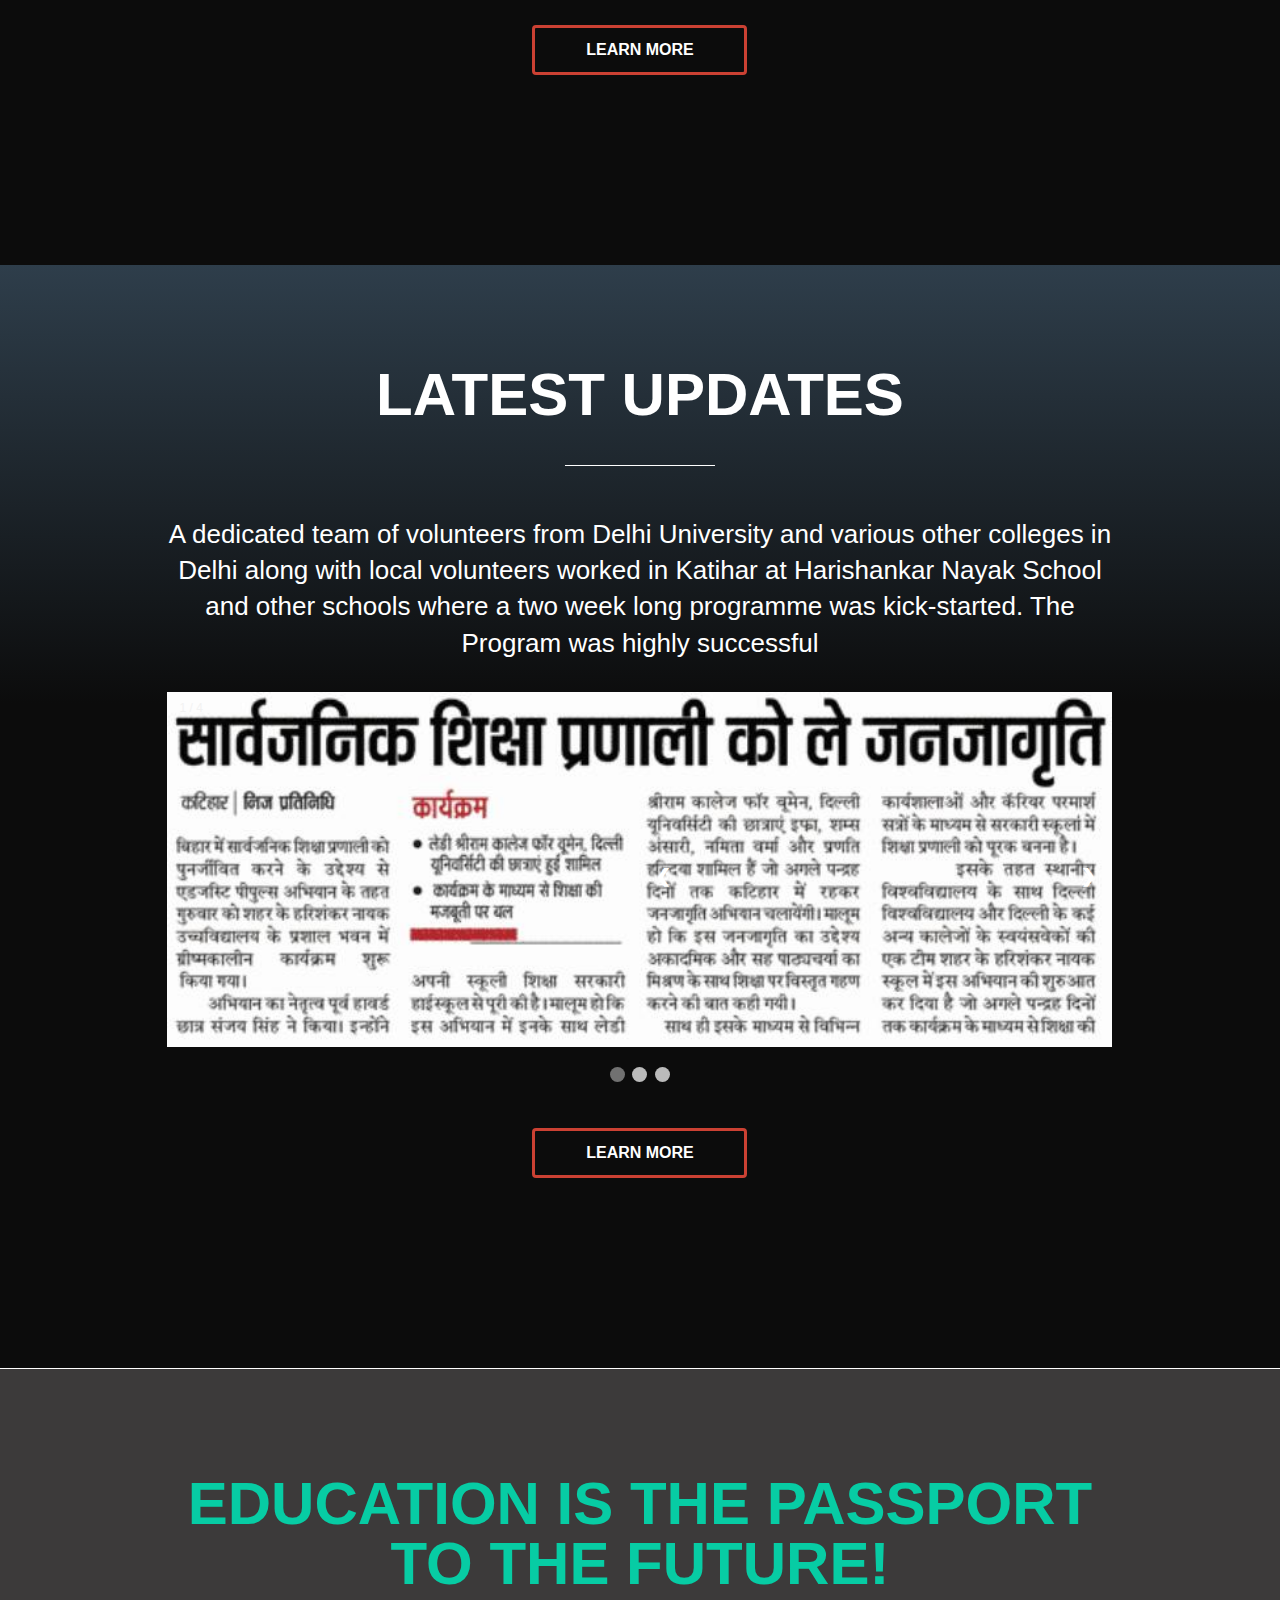
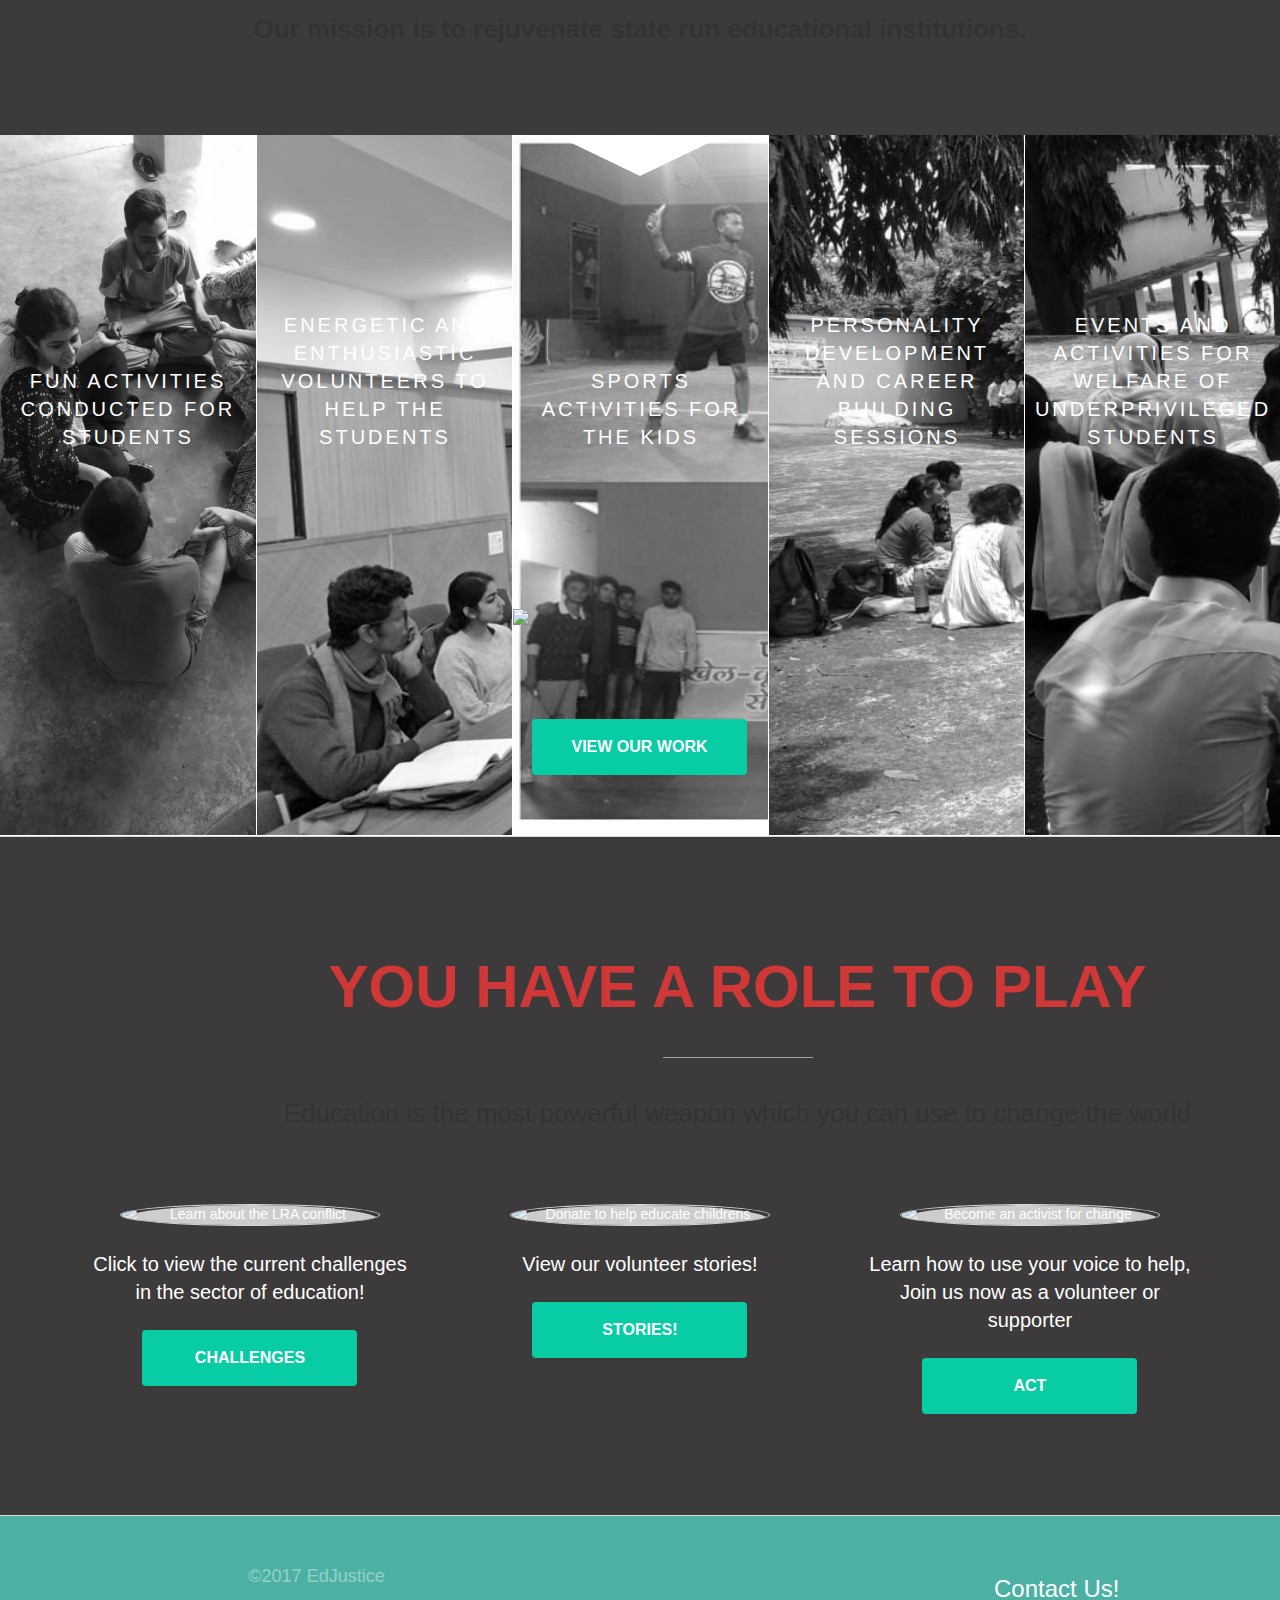
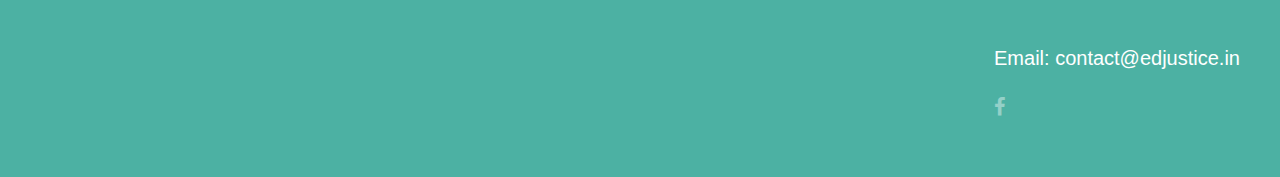
==== commit da0394ee: "Update index.html" ====
--- a/index.html
+++ b/index.html
@@ -226,7 +226,8 @@
 </ul></nav>                    <!--nav id="main-secondary-nav" class="navigation-items"><ul id="menu-main-secondary-navigation" class="menu"><li id="menu-item-35320" class="menu-item menu-item-type-post_type menu-item-object-page menu-item-35320"><a href="#">Donate</a></li-->
 </ul></nav>                          <div id="menu-social">
                         <!--div class="facebook">
-                            <div class="fb-like" data-href="https://www.facebook.com/invisiblechildren" data-layout="button_count" data-action="like" data-show-faces="false" data-share="false"></div>
+                            <div class="fb-like" data-href="https://www.facebook.com/invisiblechildren" data-la
+t="button_count" data-action="like" data-show-faces="false" data-share="false"></div>
                         </div-->
                         <!--div class="twitter">
                             <a href="https://twitter.com/invisible" class="twitter-follow-button" data-show-count="false">Follow @invisible</a>
@@ -342,7 +343,7 @@
       <div class="col-md-10 col-md-offset-1">
         <h2 class="header medium">Education is the passport to the future!
           <span class="subheader">
-            <b>Our mission is to rejuvenate state run educational institutions.</b>
+            <b><font color="#333">Our mission is to rejuvenate state run educational institutions.</font></b>
           </span>
         </h2>
       </div>
@@ -398,7 +399,7 @@
         <center><h2 class="header medium separator">
           You have a role to play
             <span class="subheader">
-           Education is the most powerful weapon which you can use to change the world
+           <font color="#333">Education is the most powerful weapon which you can use to change the world</font>
           </span></center>
         </h2>
       </div>
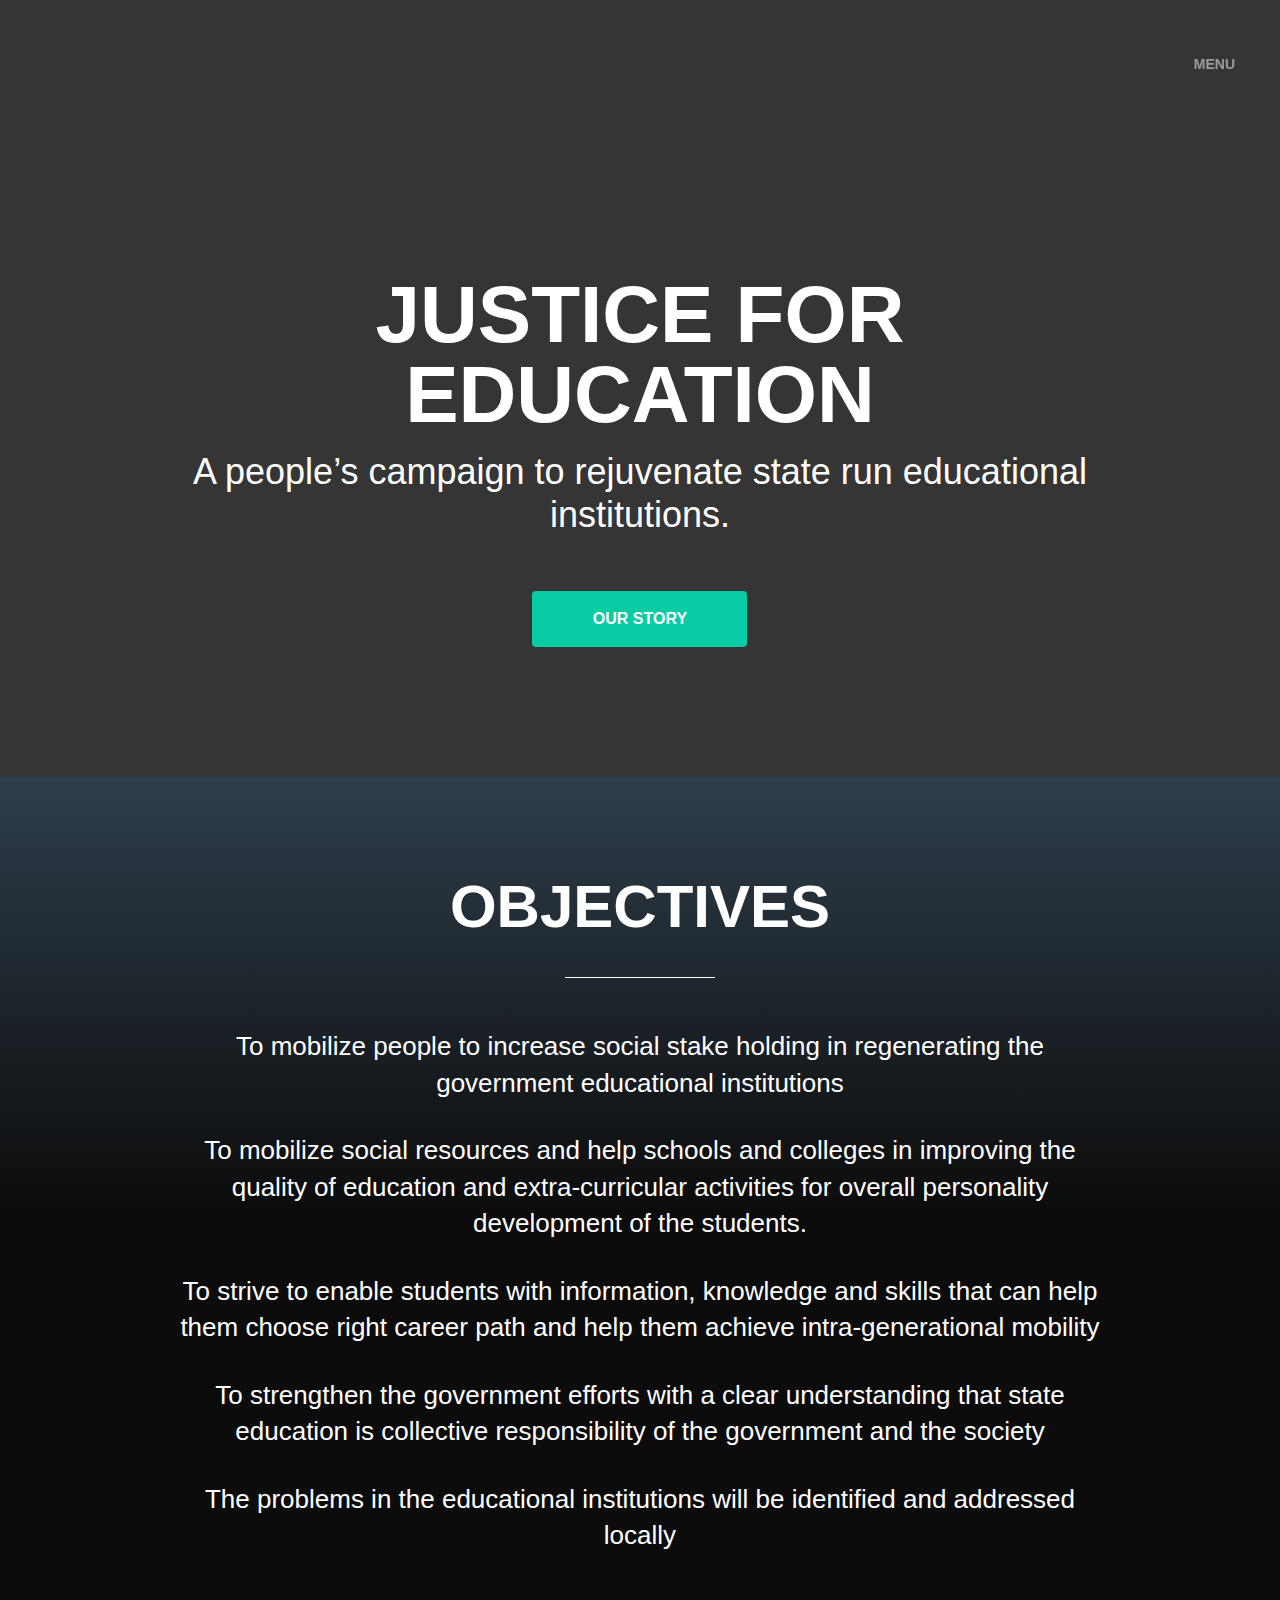
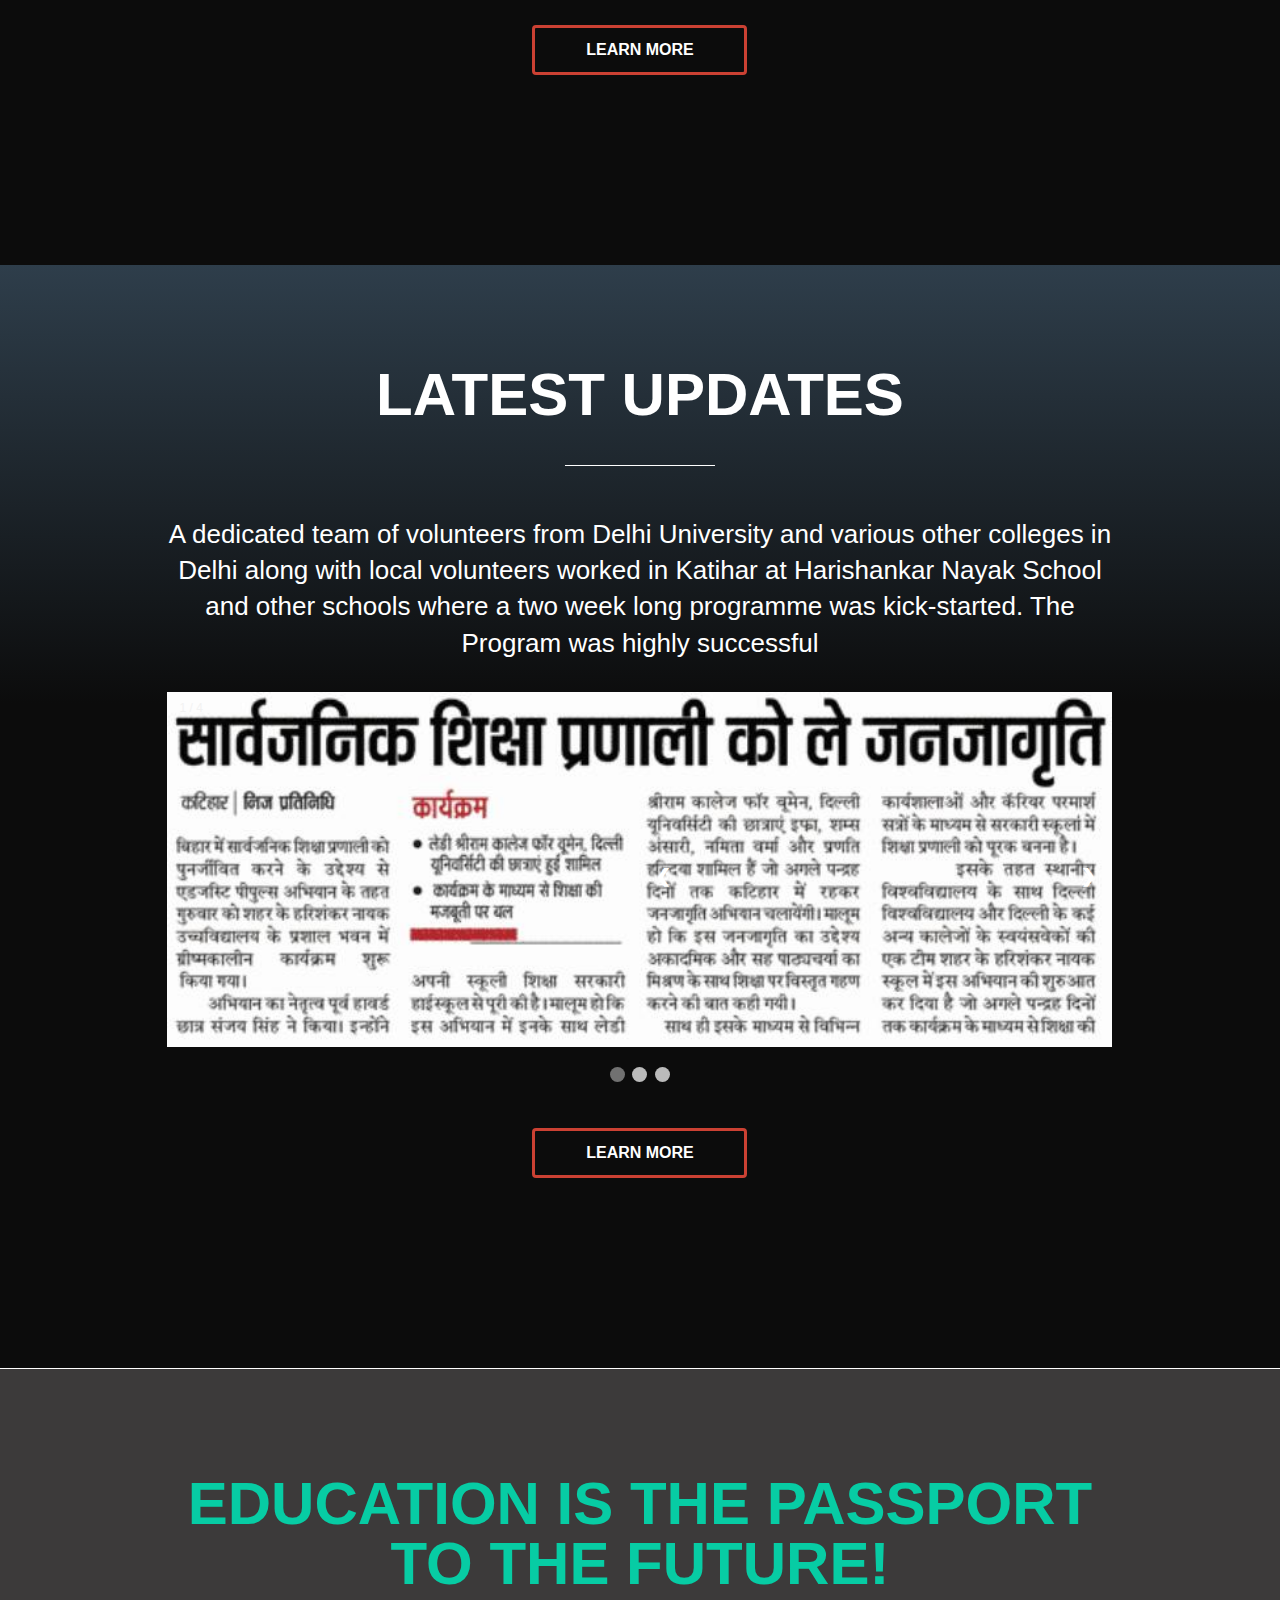
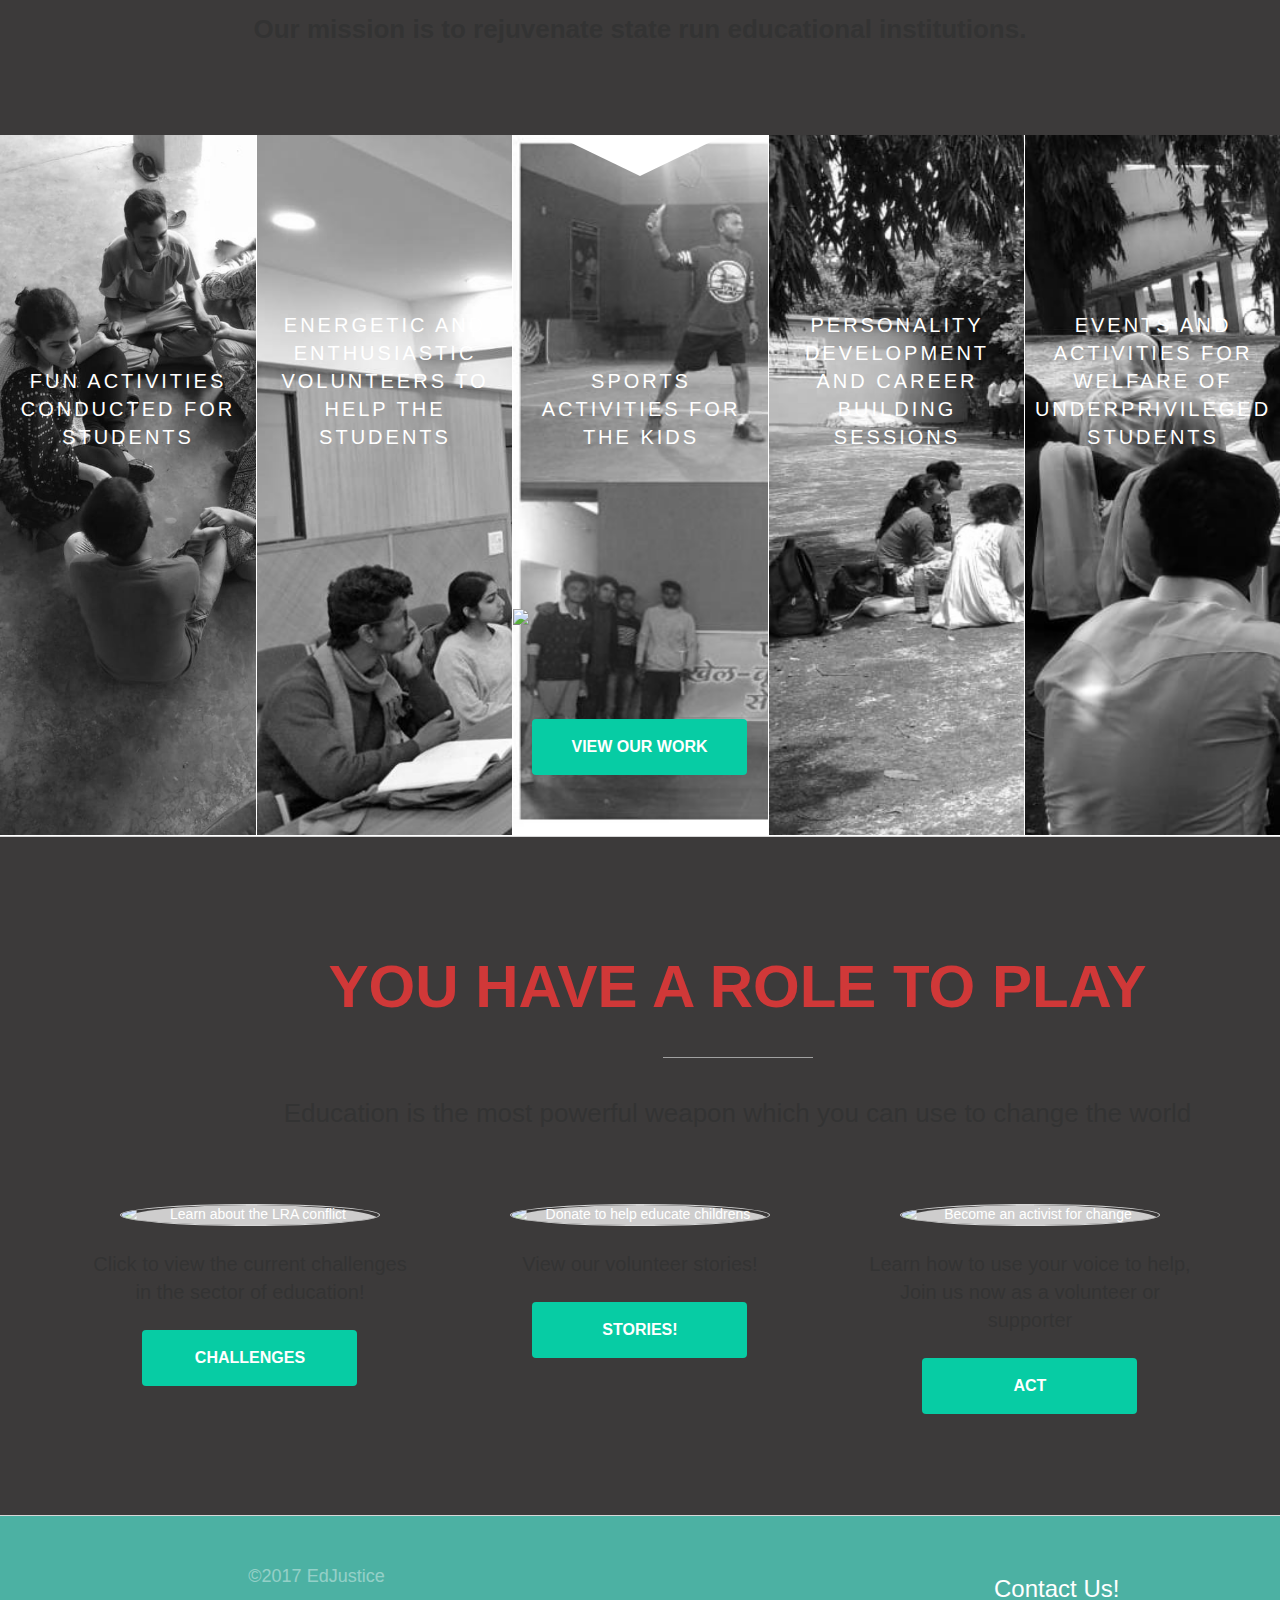
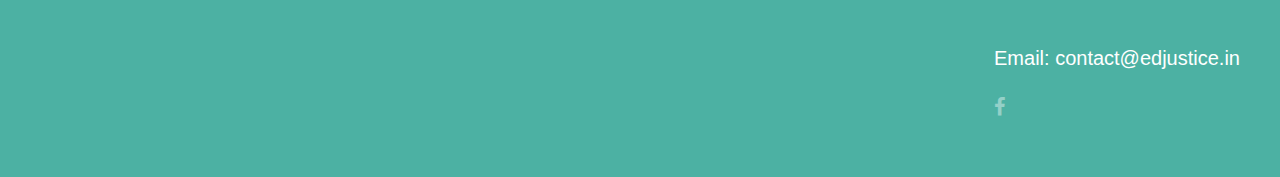
==== commit 4916396b: "Update index.html" ====
--- a/index.html
+++ b/index.html
@@ -414,7 +414,7 @@
             </div>
           </div>
         </a>
-        <p>Click to view the current challenges in the sector of education!</p>
+        <p><font color="#333"> Click to view the current challenges in the sector of education!</font></p>
         <a href="https://edjustice.github.io/challenge.html" class="btn btn-default primary">Challenges</a>
       </div>
       <div class="col-sm-4 action-item">
@@ -426,7 +426,7 @@
             </div>
           </div>
         </a>
-        <p>View our volunteer stories!</p>
+          <p><font color="#333"> View our volunteer stories!</font></p>
         <a href="https://edjustice.github.io/team.html" class="btn btn-default primary">Stories!</a>
       </div>
       <div class="col-sm-4 action-item">
@@ -438,7 +438,7 @@
             </div>
           </div>
         </a>
-        <p>Learn how to use your voice to help, Join us now as a volunteer or supporter</p>
+        <p><font color="#333"> Learn how to use your voice to help, Join us now as a volunteer or supporter</font></p>
         <a href="https://www.facebook.com/edjusticebihar/" class="btn btn-default primary">Act</a>
       </div>
       <div class="col-sm-12">
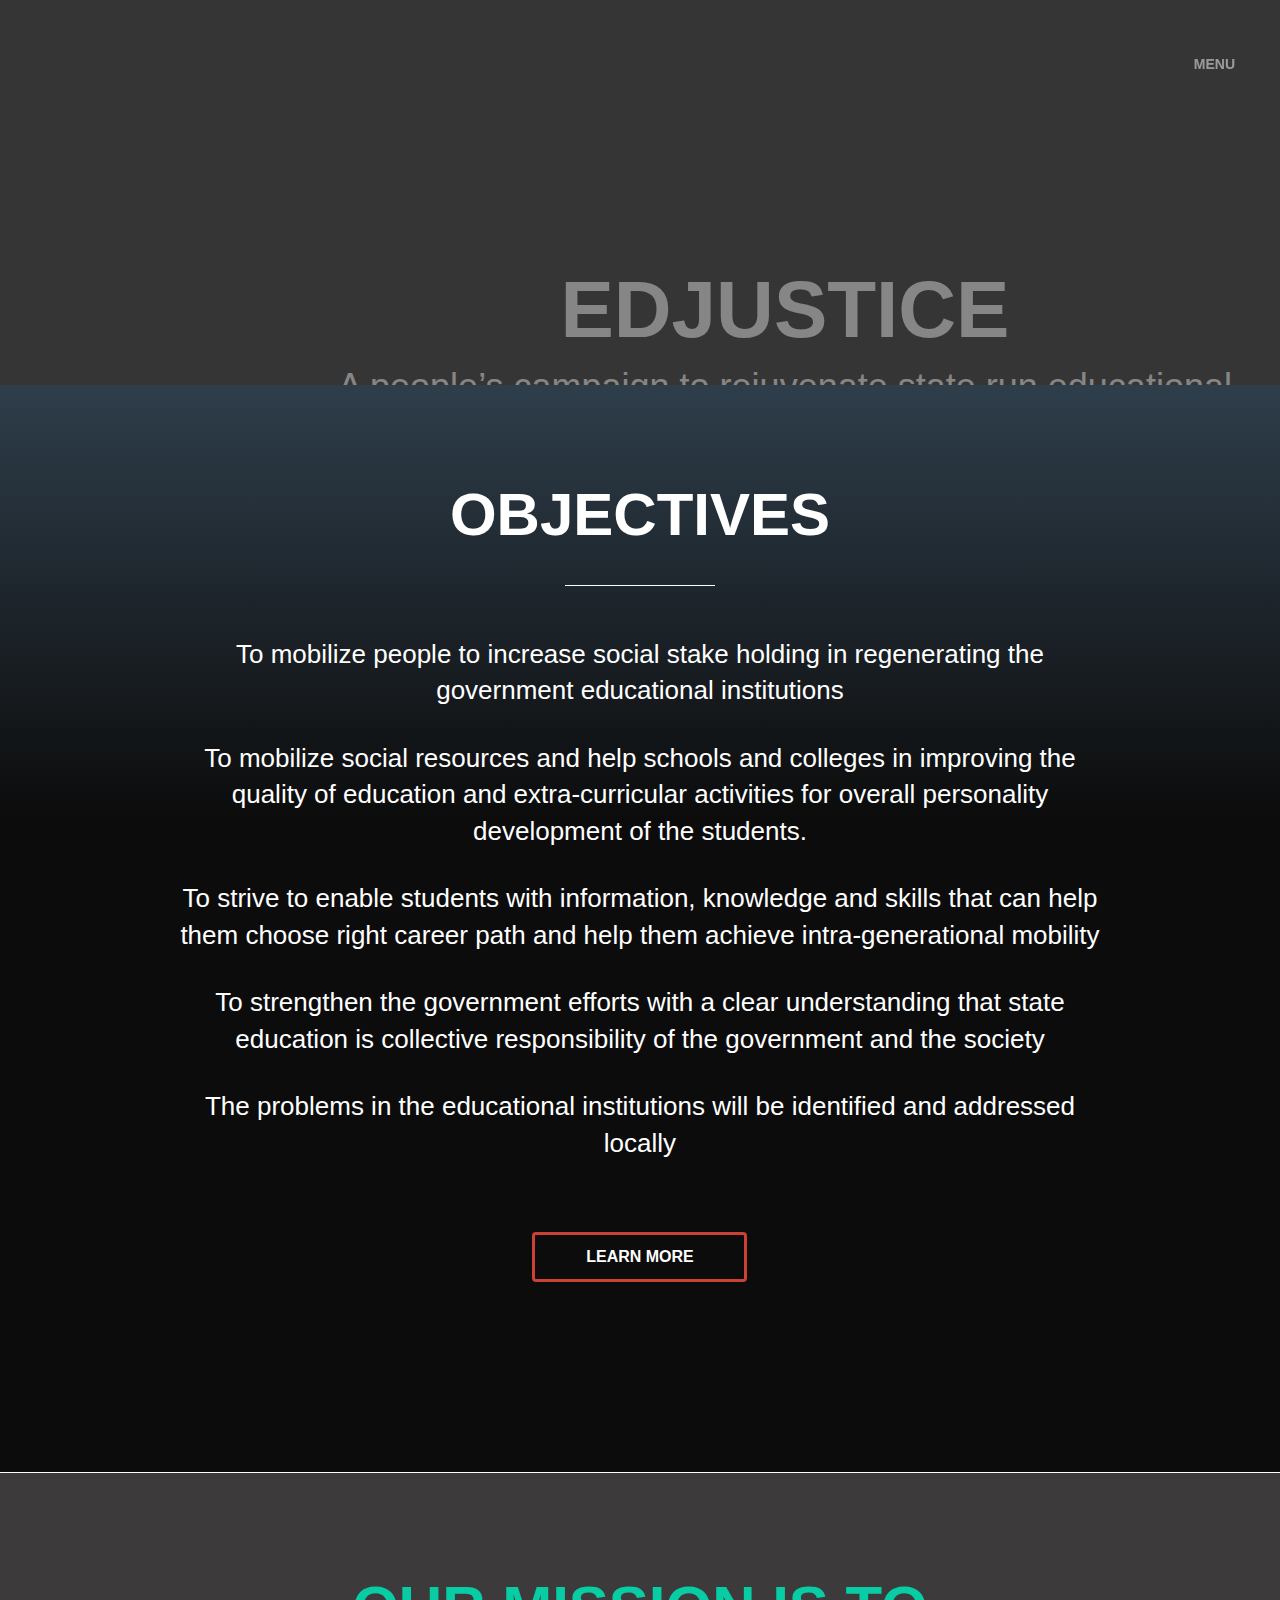
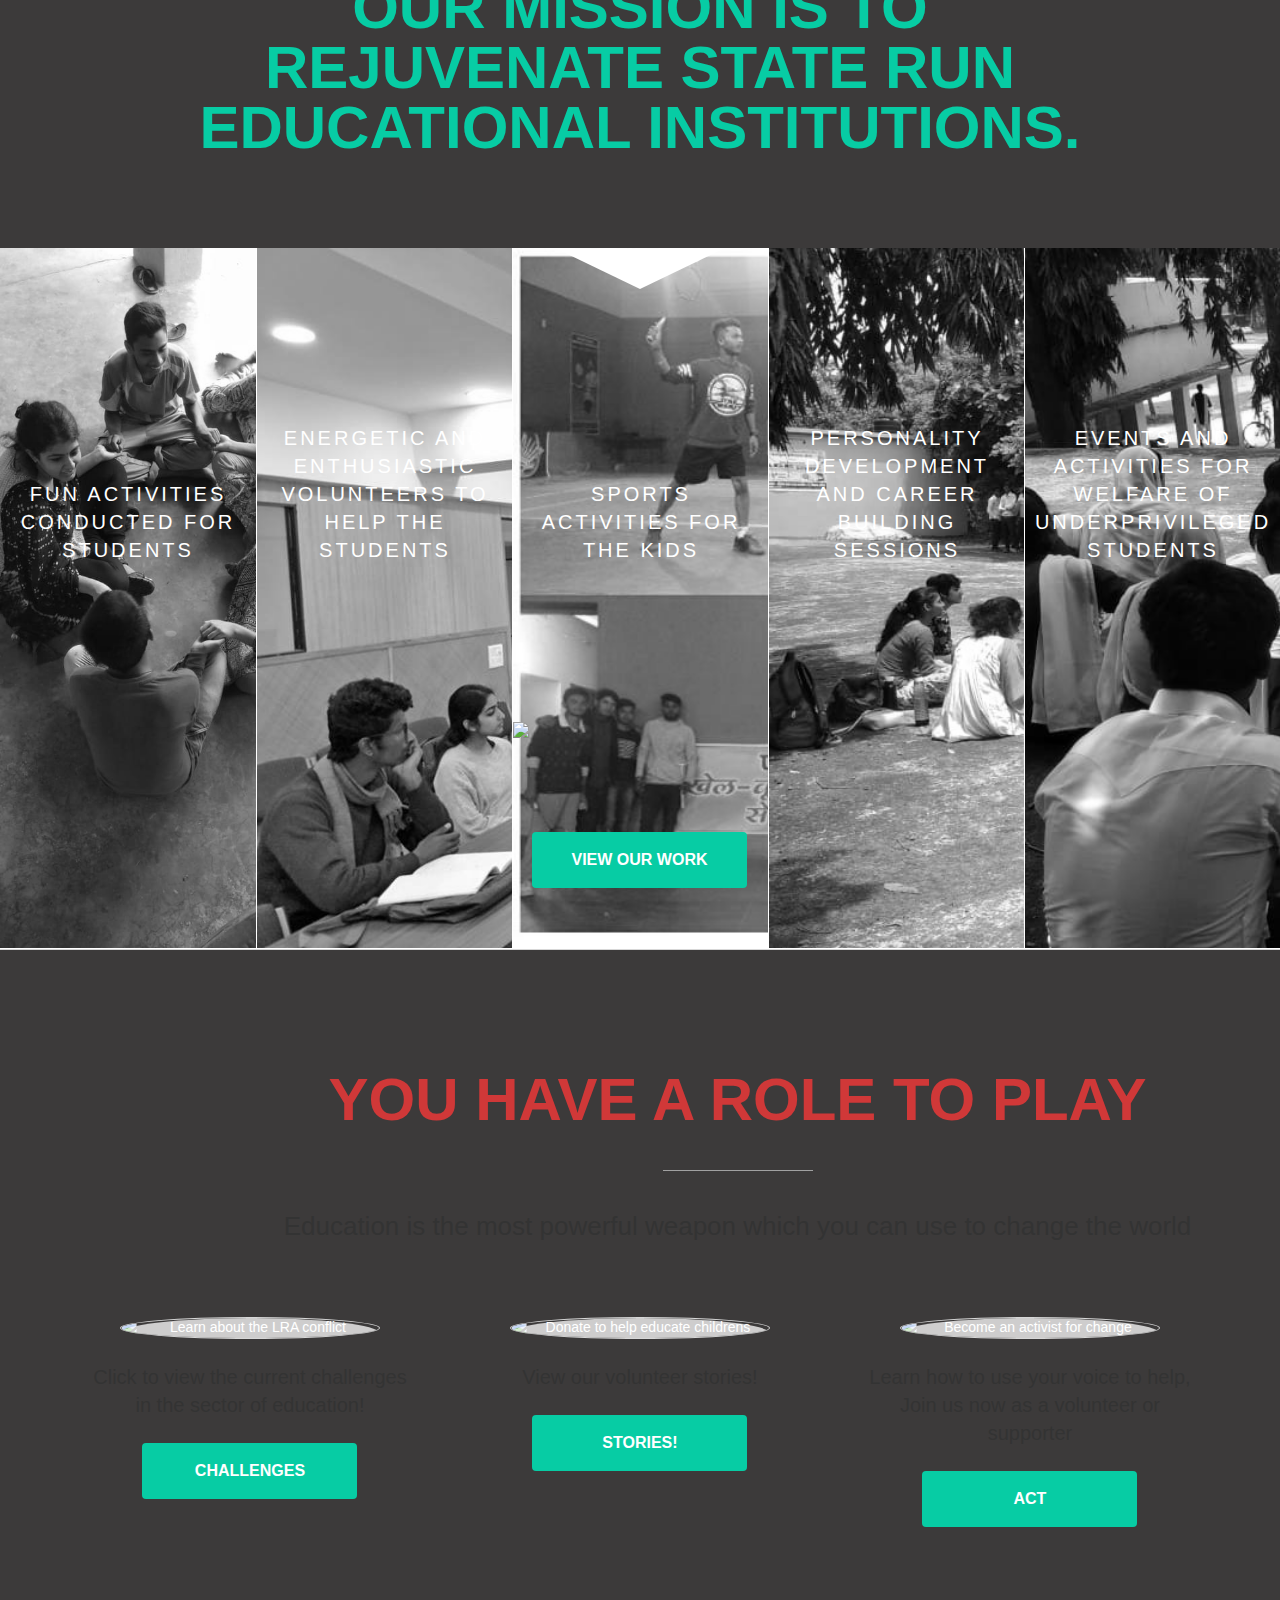
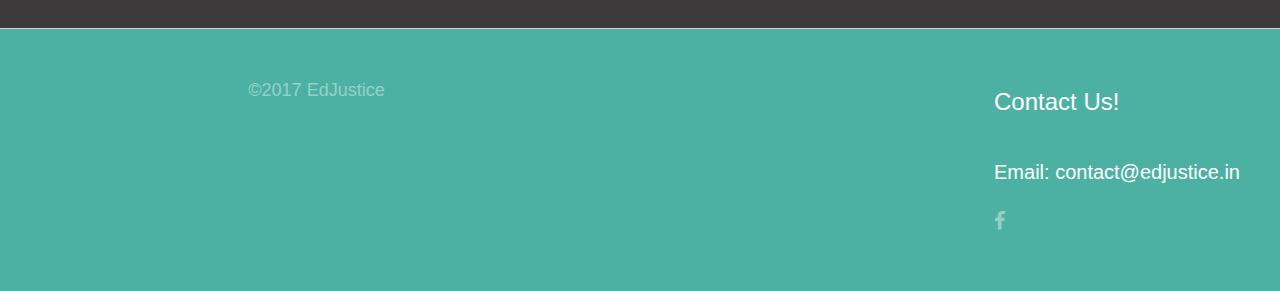
==== commit 97215dae: "Update index.html" ====
--- a/index.html
+++ b/index.html
@@ -220,7 +220,7 @@
 <li id="menu-item-34034" class="menu-item menu-item-type-post_type menu-item-object-page menu-item-34034"><a href="story.html">Our Story</a></li>
 <li id="menu-item-34026" class="menu-item menu-item-type-post_type menu-item-object-page menu-item-34026"><a href="model.html">Our Model</a></li>
 <li id="menu-item-34038" class="menu-item menu-item-type-post_type menu-item-object-page menu-item-34038"><a href="gallery.html">Our Gallery</a></li>
-<li id="menu-item-34038" class="menu-item menu-item-type-post_type menu-item-object-page menu-item-34038"><a href="updates.html">Latest Updates!</a></li>
+<li id="menu-item-34038" class="menu-item menu-item-type-post_type menu-item-object-page menu-item-34038"><a href="updates.html">News!</a></li>
 <li id="menu-item-34038" class="menu-item menu-item-type-post_type menu-item-object-page menu-item-34038"><a href="team.html">Volunteer Stories</a></li>
 <li id="menu-item-34039" class="menu-item menu-item-type-post_type menu-item-object-page menu-item-34039"><a href="https://www.facebook.com/edjusticebihar/">Get Involved</a></li>
 </ul></nav>                    <!--nav id="main-secondary-nav" class="navigation-items"><ul id="menu-main-secondary-navigation" class="menu"><li id="menu-item-35320" class="menu-item menu-item-type-post_type menu-item-object-page menu-item-35320"><a href="#">Donate</a></li-->
@@ -248,11 +248,11 @@
     
 <section id="section-home-heading" class="page-header">
   <div class="video-bg"></div>
-  <div class="transparent-bg"></div>
+  <fdfiv class="transparent-bg"></div>
   <div class="container">
     <div class="row">
       <div class="col-md-10 col-md-offset-1">
-        <h1 class="header large">Justice for Education
+        <h1 class="header large">EdJustice
           <span class="subheader">
             A people’s campaign to rejuvenate state run educational institutions.
           </span>
@@ -283,7 +283,7 @@
     </div>
   </div>
 </section>
-<section id="section-kony-intro" class="about-section">
+<!--section id="section-kony-intro" class="about-section">
   <div class="dark-overlay"></div>
   <div class="container">
     <div class="row">
@@ -333,17 +333,17 @@
       
         <a href="https://edjustice.github.io/updates.html" class="btn btn-border secondary">Learn More</a><br/>
         <!--a href="#" class="btn btn-continue-arrow">Continue</a-->
-      </div>
-    </div>
-  </div>
-</section>
+      <!--/div>
+    </div>
+  </div>
+</section-->
 <section id="section-our-work" class="white clearfix">
   <div class="container">
     <div class="row">
       <div class="col-md-10 col-md-offset-1">
-        <h2 class="header medium">Education is the passport to the future!
+        <h2 class="header medium">Our mission is to rejuvenate state run educational institutions.
           <span class="subheader">
-            <b><font color="#333">Our mission is to rejuvenate state run educational institutions.</font></b>
+            <!--b><font color="#333">Our mission is to rejuvenate state run educational institutions.</font></b-->
           </span>
         </h2>
       </div>
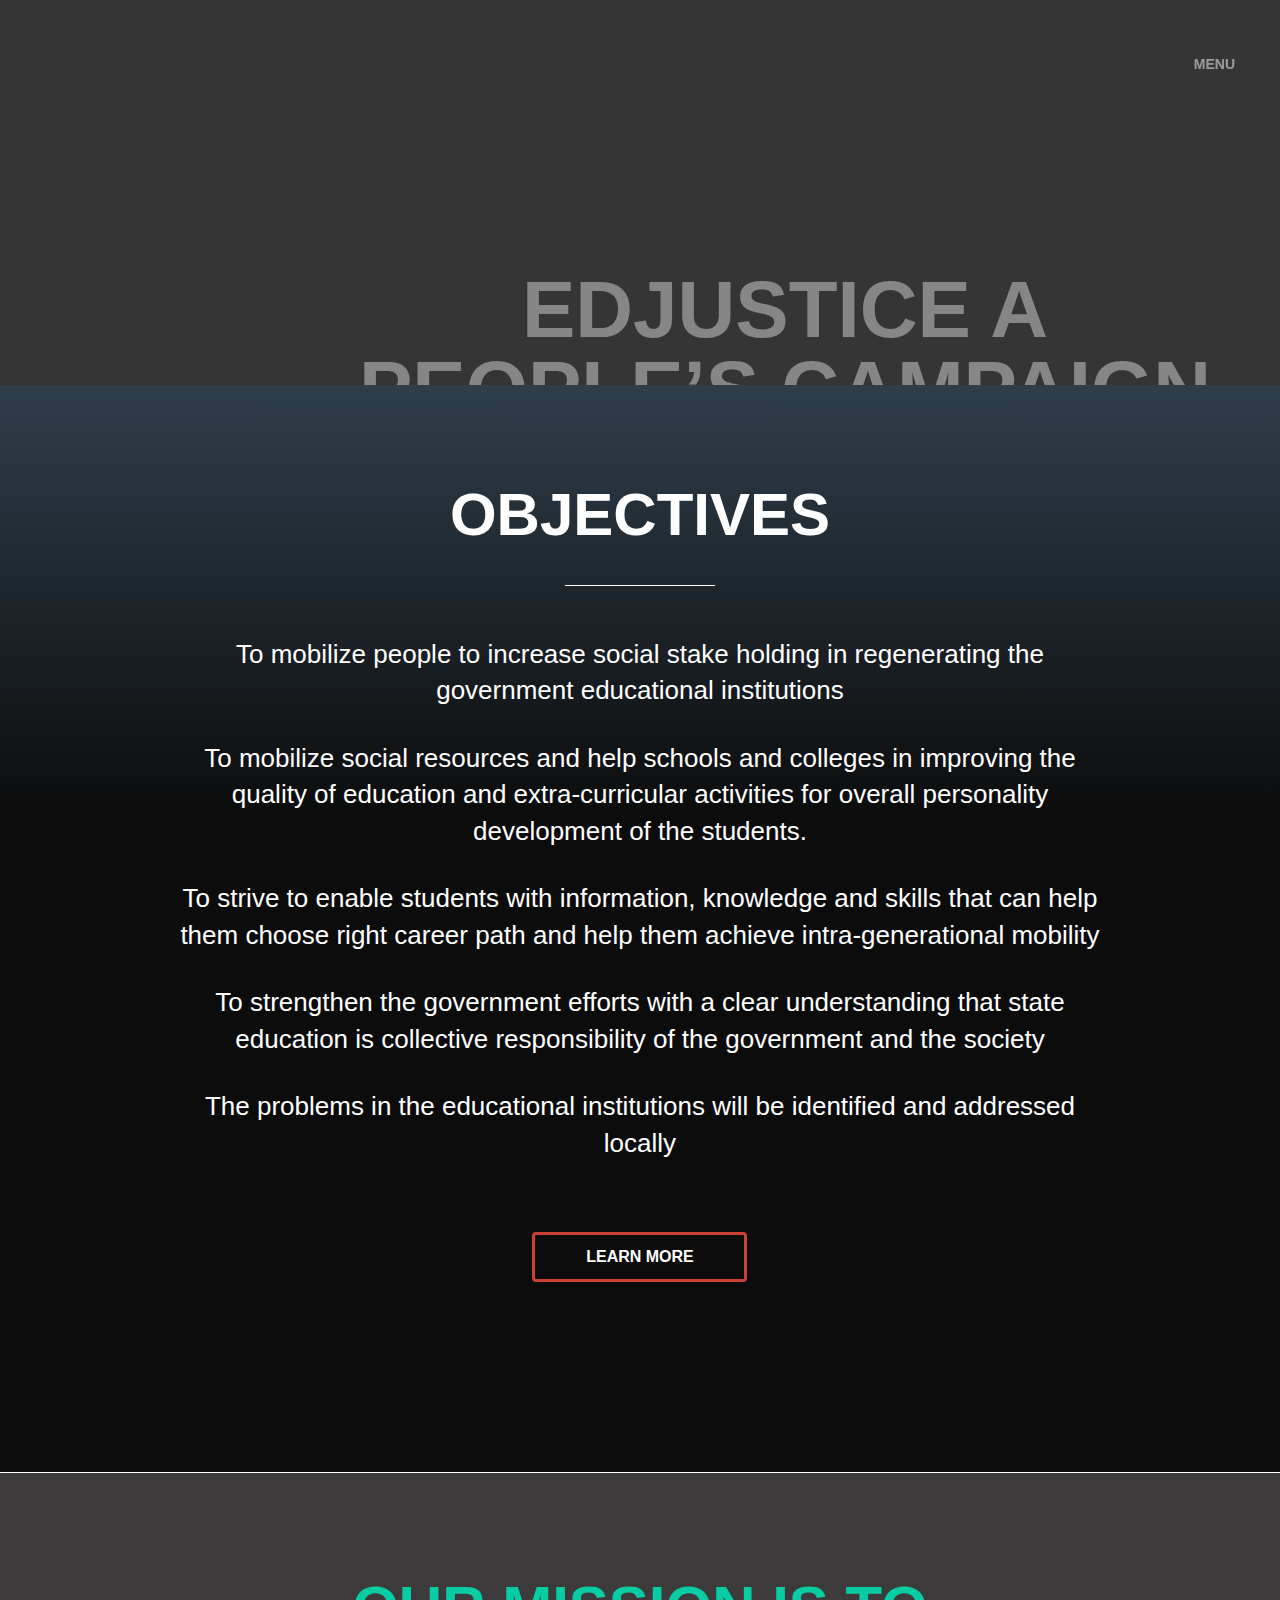
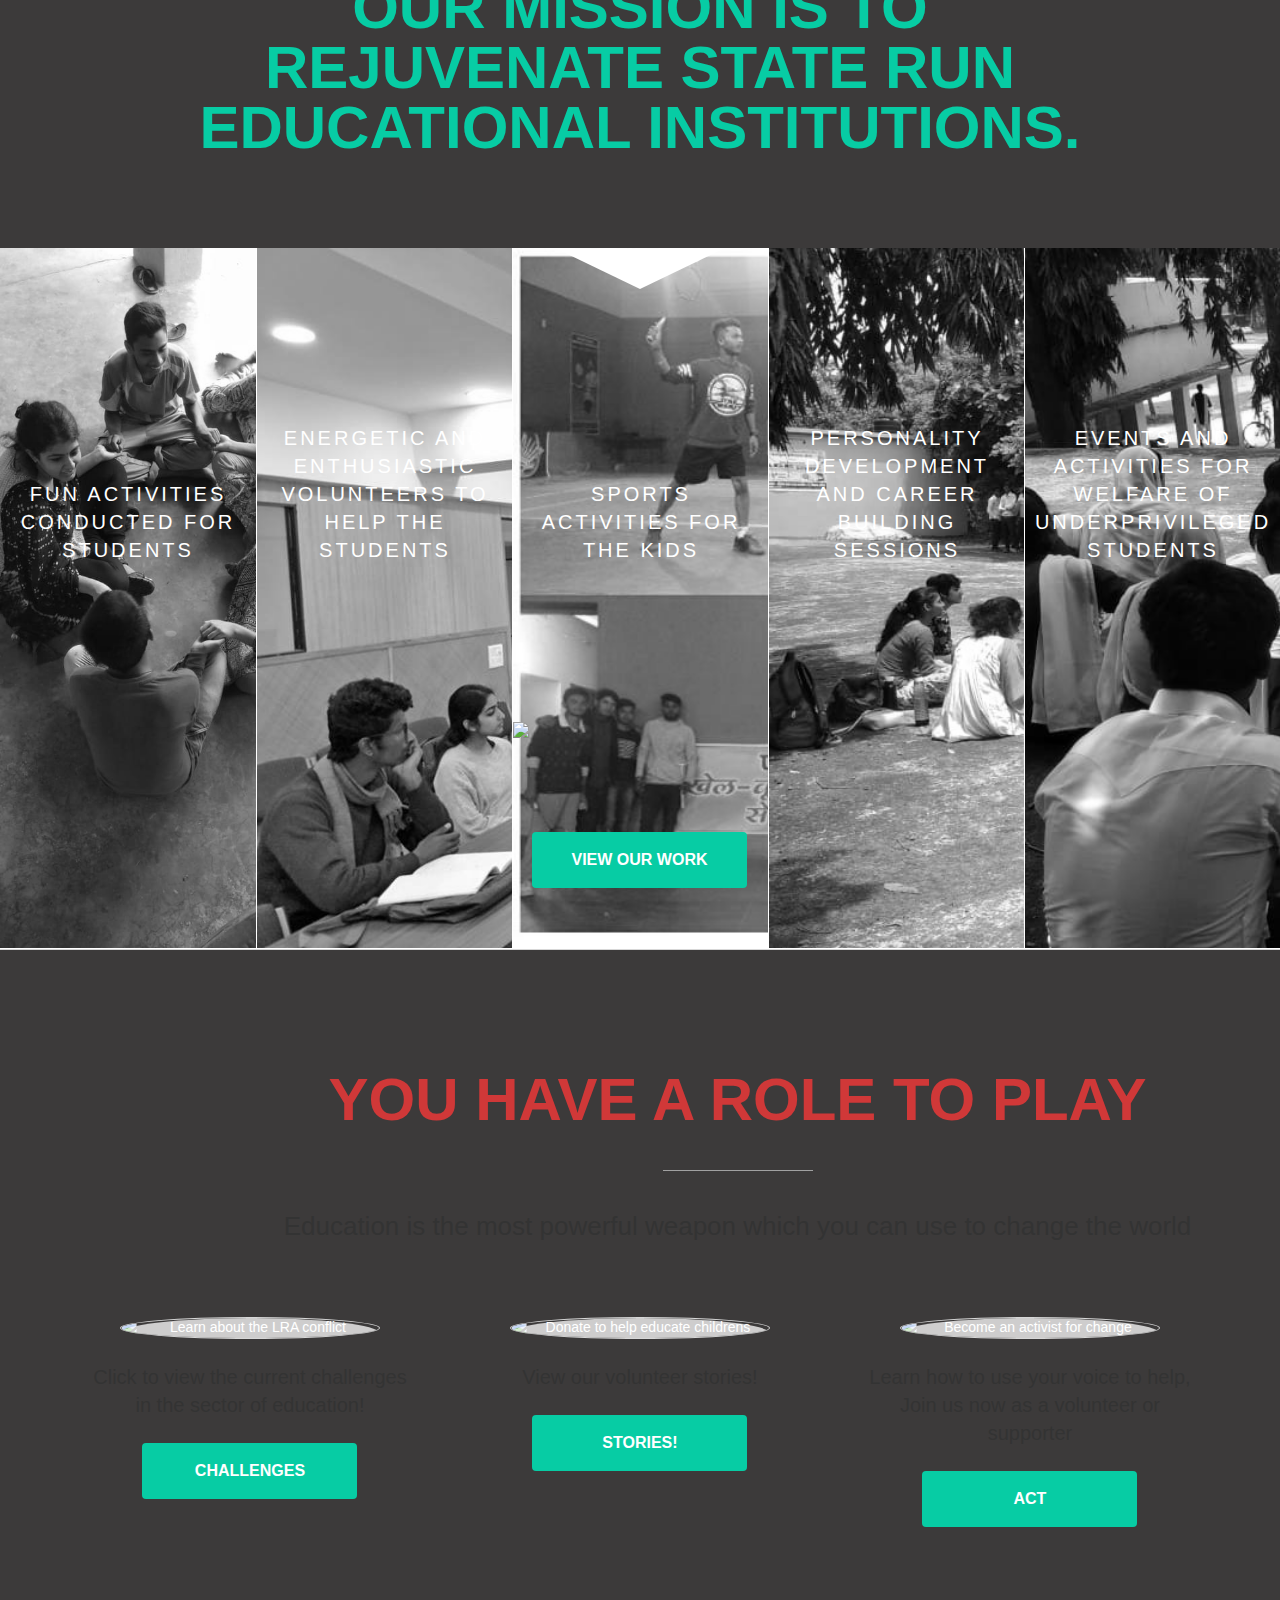
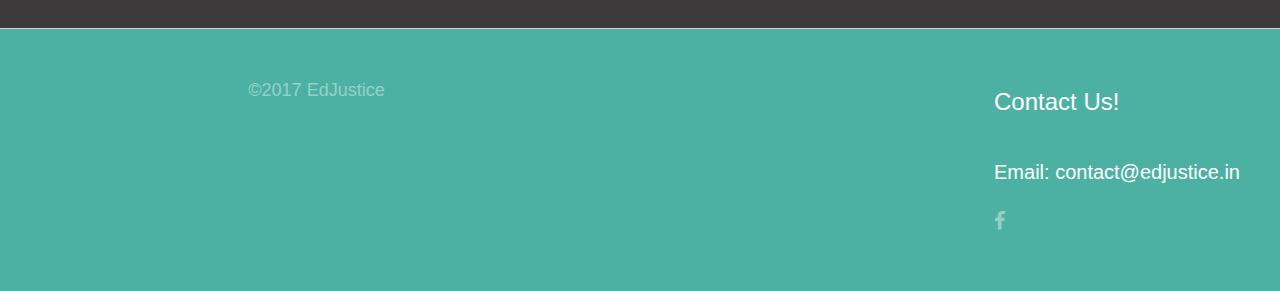
==== commit 9e0716fd: "Update index.html" ====
--- a/index.html
+++ b/index.html
@@ -252,9 +252,9 @@
   <div class="container">
     <div class="row">
       <div class="col-md-10 col-md-offset-1">
-        <h1 class="header large">EdJustice
+        <h1 class="header large">EdJustice A people’s campaign to rejuvenate state run educational institutions.
           <span class="subheader">
-            A people’s campaign to rejuvenate state run educational institutions.
+           
           </span>
         </h1>
         <a class="btn primary btn-default green" href="story.html">Our Story</a>
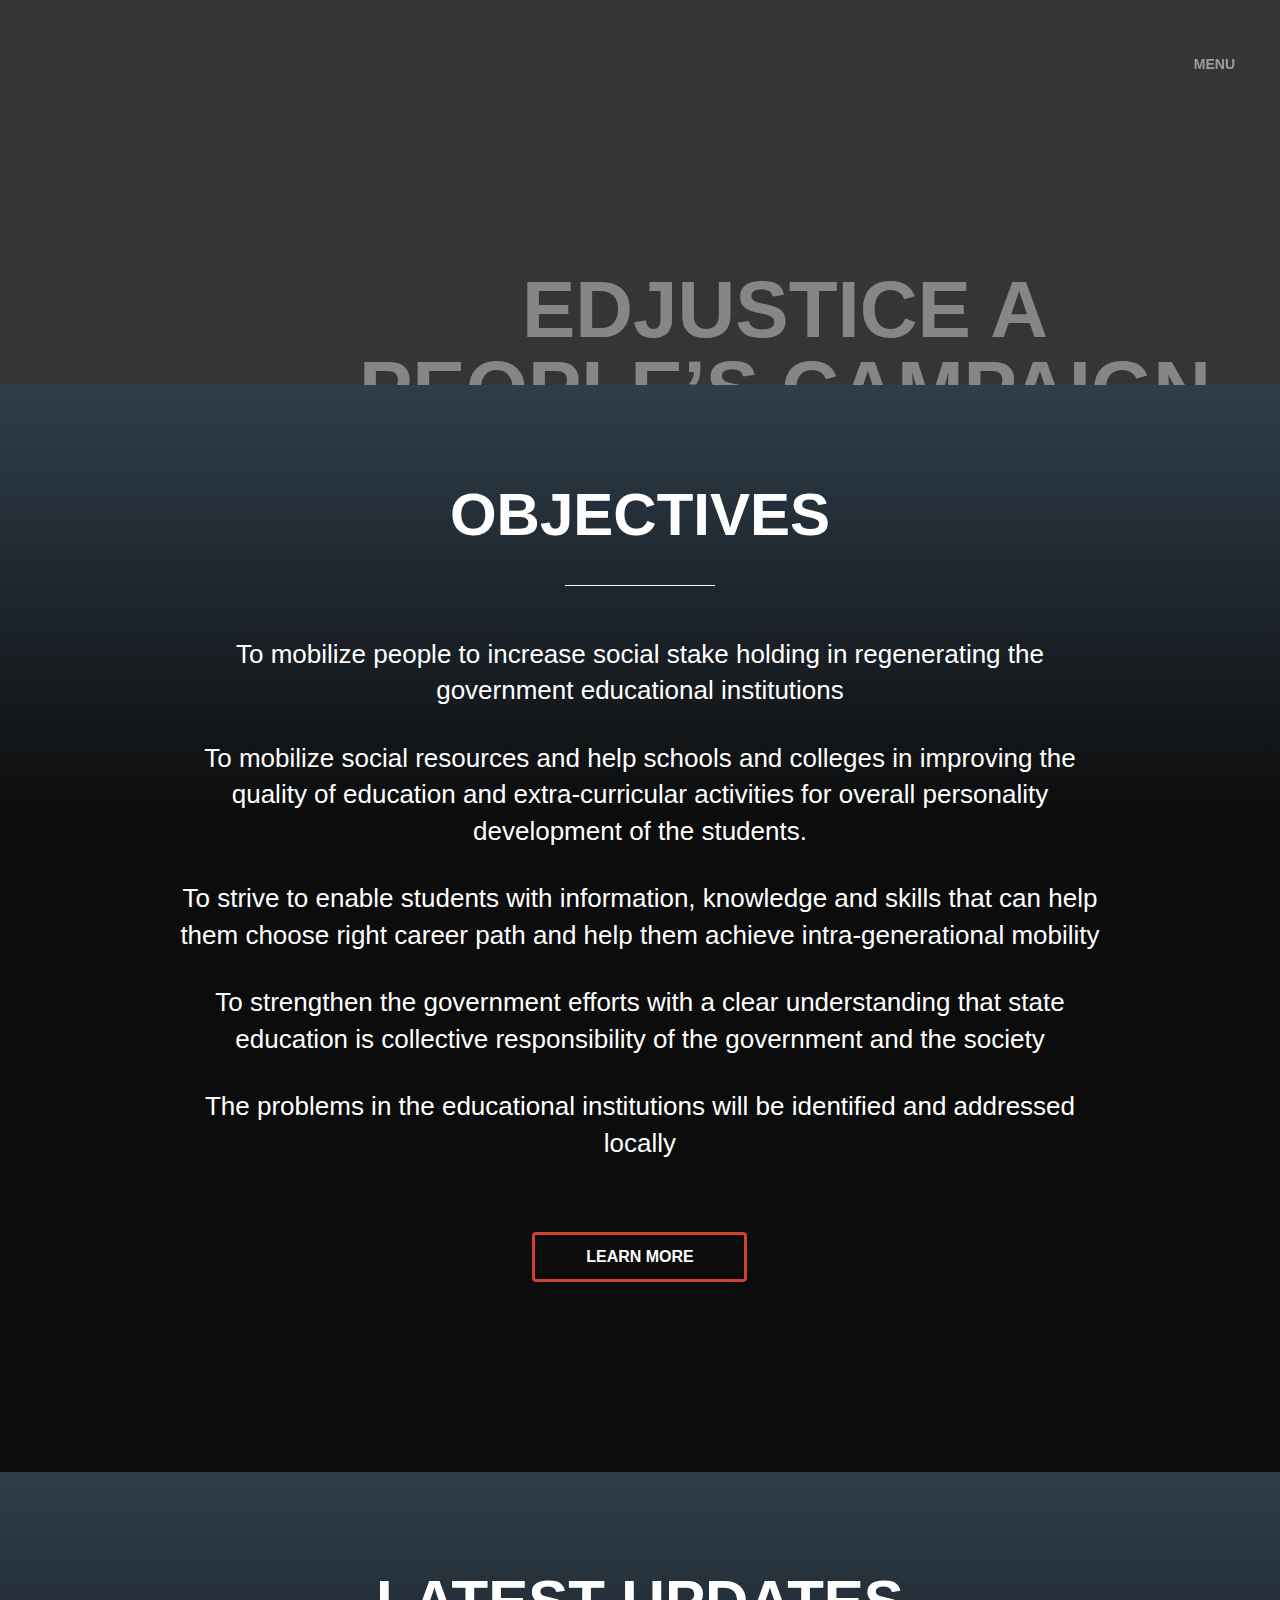
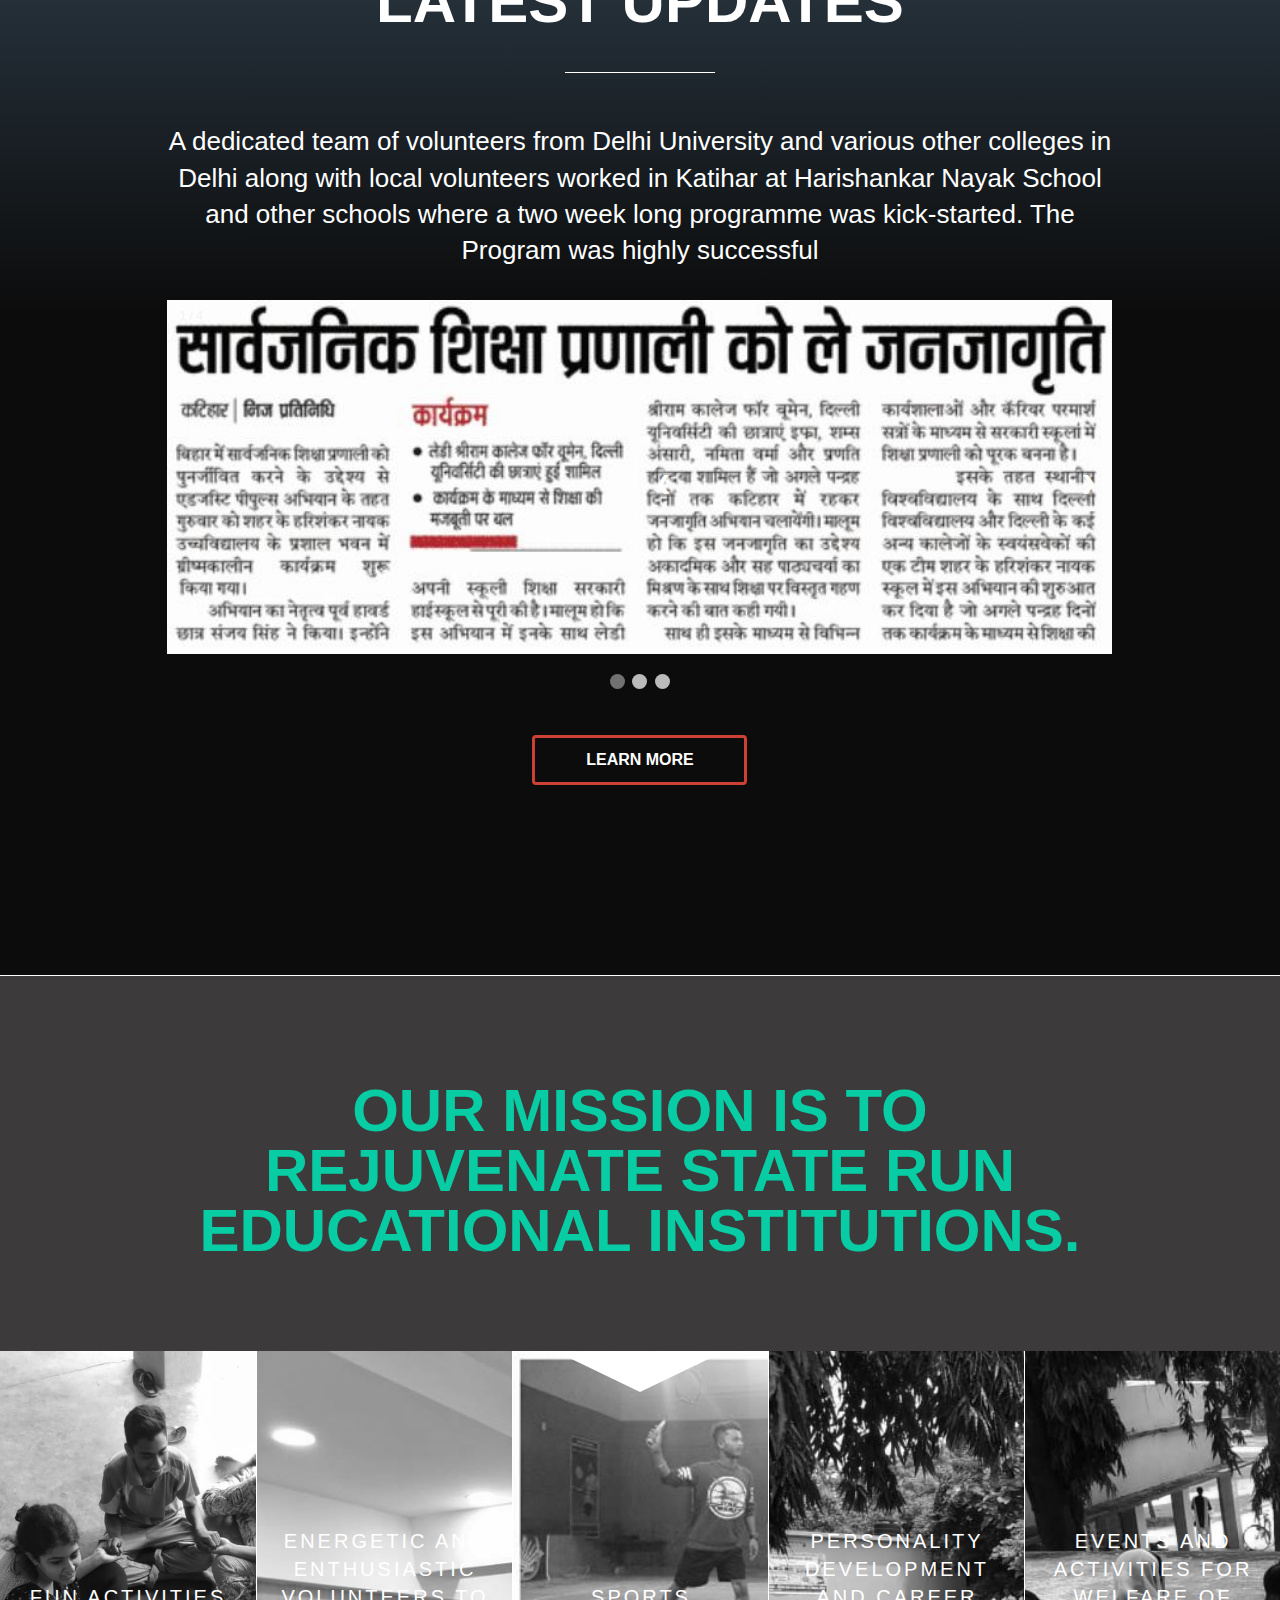
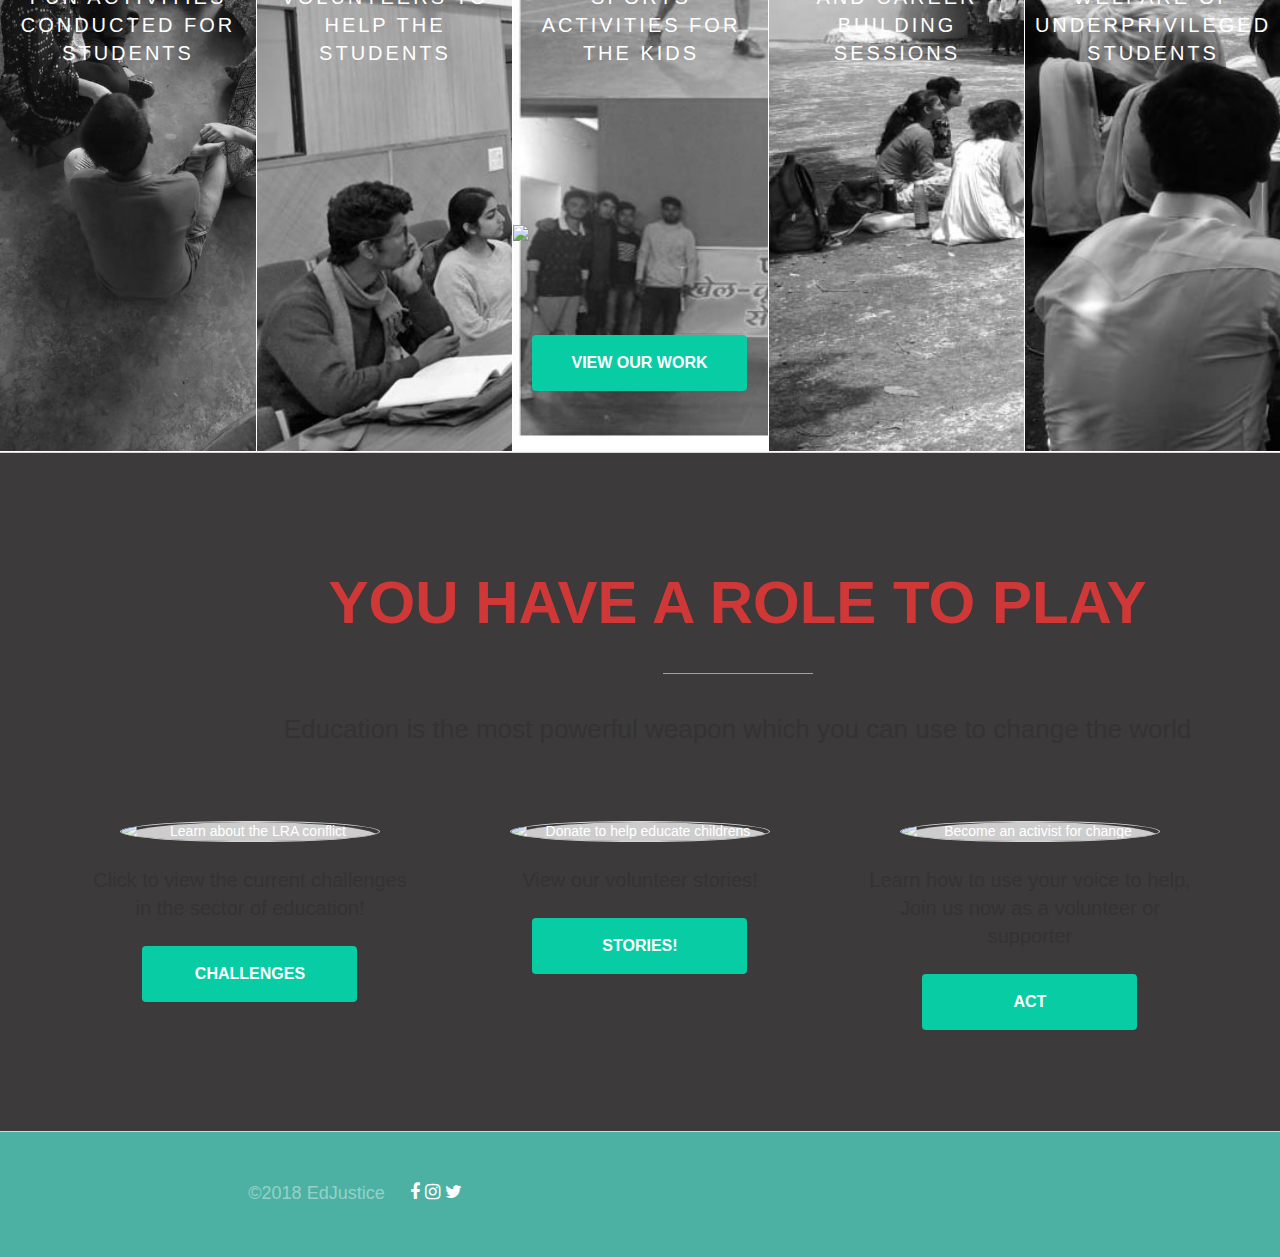
==== commit 2776bd47: "Update index.html" ====
--- a/index.html
+++ b/index.html
@@ -223,6 +223,7 @@
 <li id="menu-item-34038" class="menu-item menu-item-type-post_type menu-item-object-page menu-item-34038"><a href="updates.html">News!</a></li>
 <li id="menu-item-34038" class="menu-item menu-item-type-post_type menu-item-object-page menu-item-34038"><a href="team.html">Volunteer Stories</a></li>
 <li id="menu-item-34039" class="menu-item menu-item-type-post_type menu-item-object-page menu-item-34039"><a href="https://www.facebook.com/edjusticebihar/">Get Involved</a></li>
+                        <li id="menu-item-34038" class="menu-item menu-item-type-post_type menu-item-object-page menu-item-34038"><a href="contact.html">Contact Us!</a></li>
 </ul></nav>                    <!--nav id="main-secondary-nav" class="navigation-items"><ul id="menu-main-secondary-navigation" class="menu"><li id="menu-item-35320" class="menu-item menu-item-type-post_type menu-item-object-page menu-item-35320"><a href="#">Donate</a></li-->
 </ul></nav>                          <div id="menu-social">
                         <!--div class="facebook">
@@ -283,7 +284,7 @@
     </div>
   </div>
 </section>
-<!--section id="section-kony-intro" class="about-section">
+<section id="section-kony-intro" class="about-section">
   <div class="dark-overlay"></div>
   <div class="container">
     <div class="row">
@@ -333,10 +334,10 @@
       
         <a href="https://edjustice.github.io/updates.html" class="btn btn-border secondary">Learn More</a><br/>
         <!--a href="#" class="btn btn-continue-arrow">Continue</a-->
-      <!--/div>
-    </div>
-  </div>
-</section-->
+      </div>
+    </div>
+  </div>
+</section>
 <section id="section-our-work" class="white clearfix">
   <div class="container">
     <div class="row">
@@ -593,19 +594,14 @@
                     </div>
                     <div class="col-md-7 col-sm-5 col-xs-12">
                         <ul id="menu-footer-navigation" class="menu" >
-                            <li class="menu-item">©2017 <span itemprop="name">EdJustice</span></li>
-                            <li class="menu-item" itemprop="telephone"></li>
+                            <li class="menu-item">©2018 <span itemprop="name">EdJustice</span></li>
+                            <i class="fa fa-facebook" style="size:36px;"></i>
+                            <i class="fa fa-instagram" style="size:36px;"></i>
+                            <i class="fa fa-twitter" style="size:36px;"></i>
                         </ul>
                     </div>
                     <div class="col-md-3 col-md-offset-0 col-sm-5 col-sm-offset-6 col-xs-12 col-xs-offset-0">
-                        <ul id="footer-social-links">
-                            <h3>Contact Us! </h3>
-                            <li>
-                                <p> Email: contact@edjustice.in </p> 
-                                <a href="https://www.facebook.com/" class="social-icon fa fa-facebook" target="https://www.facebook.com/edjusticebihar/"></a>
-                            </li>
-                            
-                        </ul>
+                      
                     </div>
                 </div>
             </div>
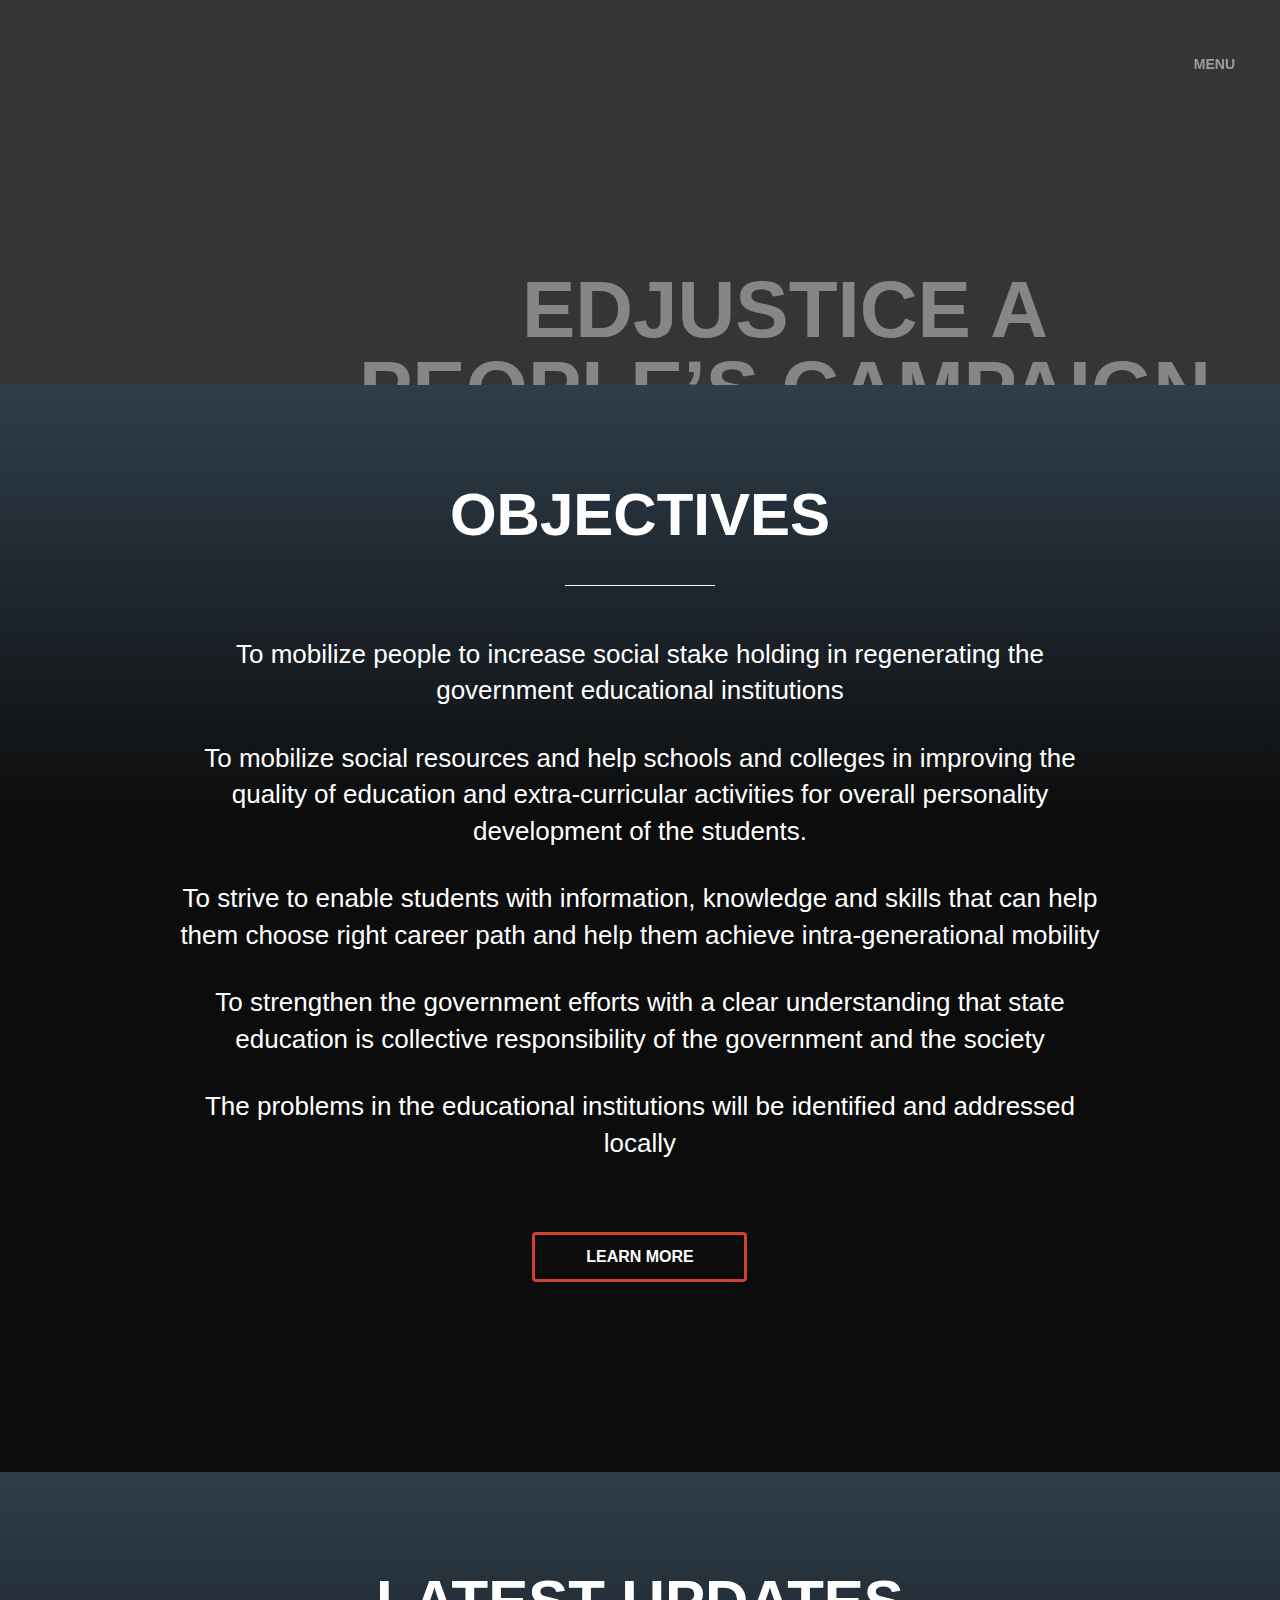
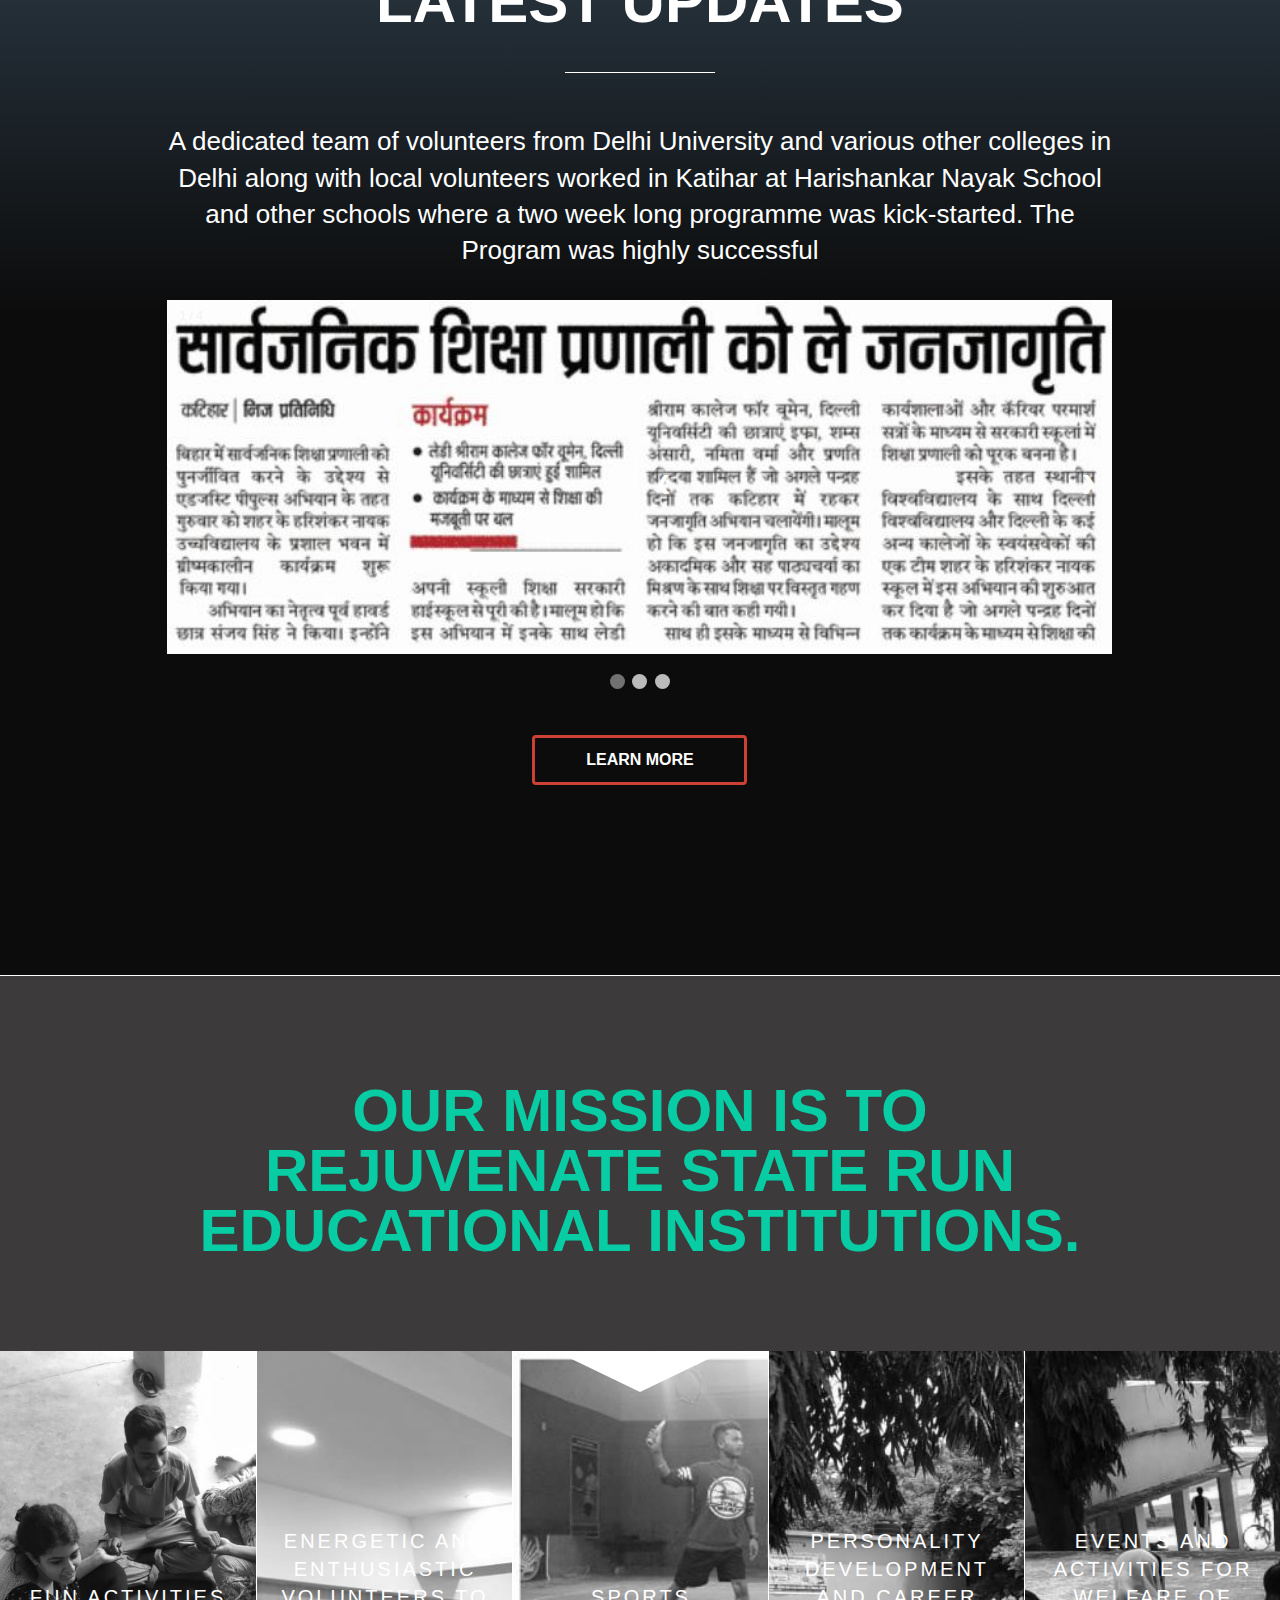
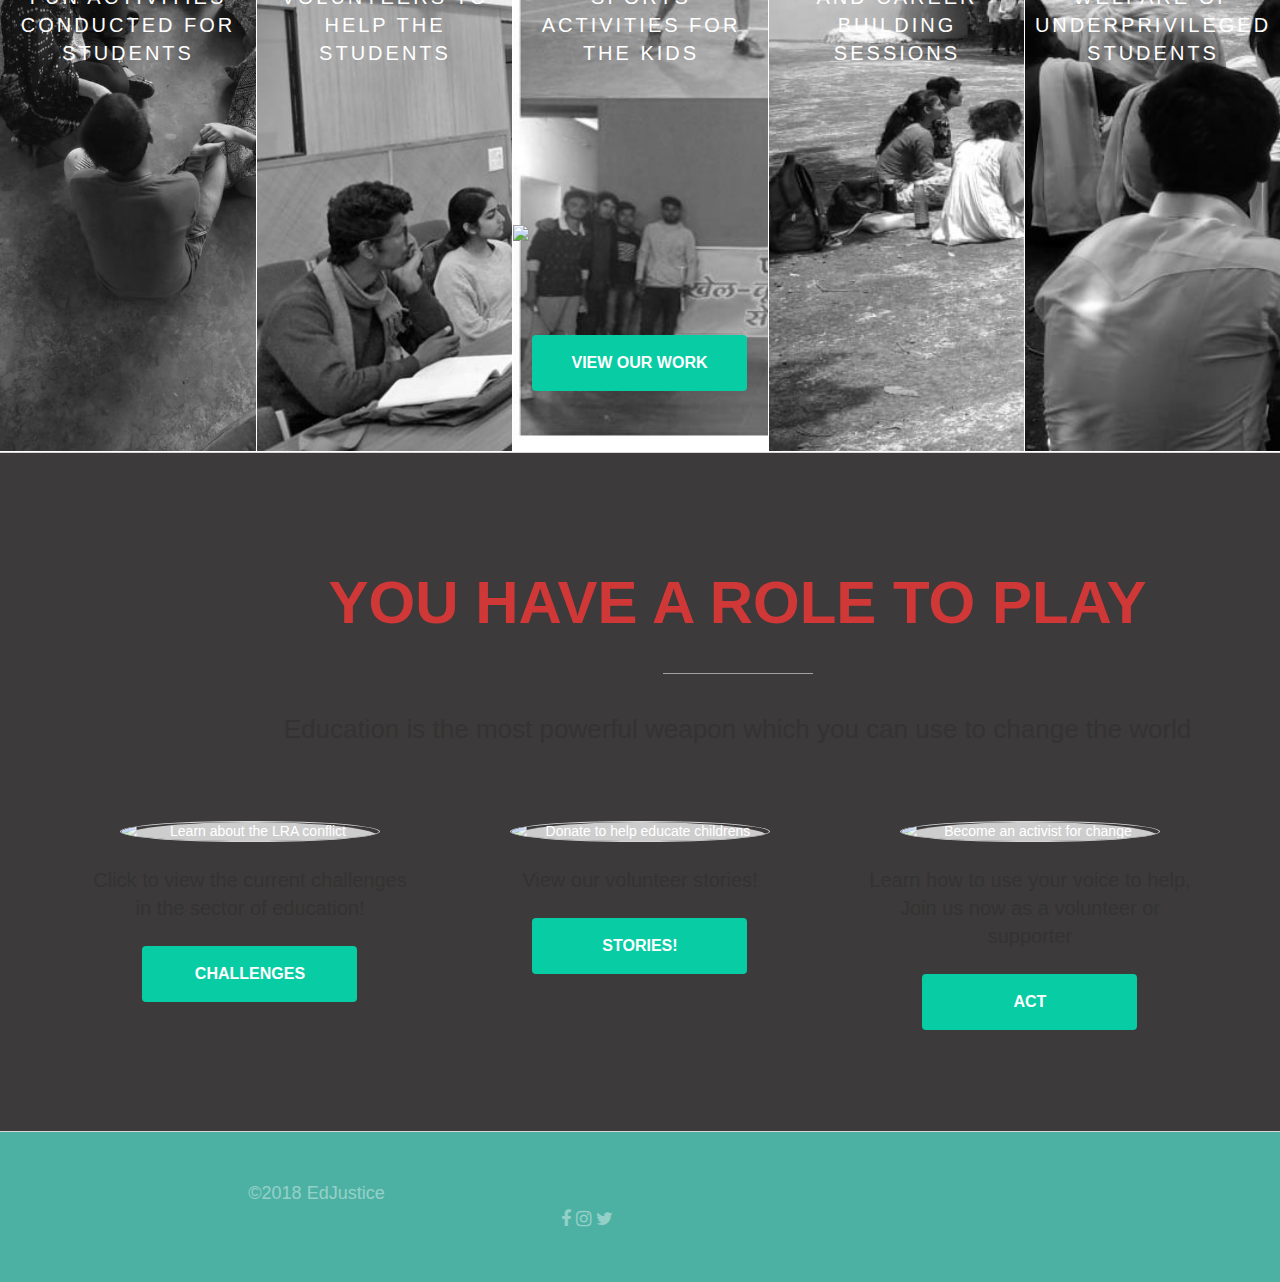
==== commit 5f03f27f: "Update index.html" ====
--- a/index.html
+++ b/index.html
@@ -595,9 +595,11 @@
                     <div class="col-md-7 col-sm-5 col-xs-12">
                         <ul id="menu-footer-navigation" class="menu" >
                             <li class="menu-item">©2018 <span itemprop="name">EdJustice</span></li>
-                            <i class="fa fa-facebook" style="size:36px;"></i>
-                            <i class="fa fa-instagram" style="size:36px;"></i>
-                            <i class="fa fa-twitter" style="size:36px;"></i>
+                            <center> 
+                               <a href=""><i class="fa fa-facebook" style="size:46px;"></i></a>
+                               <a href=""><i class="fa fa-instagram" style="size:46px;"></i></a>
+                               <a href=""><i class="fa fa-twitter" style="size:46px;"></i></a>
+                            </center>
                         </ul>
                     </div>
                     <div class="col-md-3 col-md-offset-0 col-sm-5 col-sm-offset-6 col-xs-12 col-xs-offset-0">
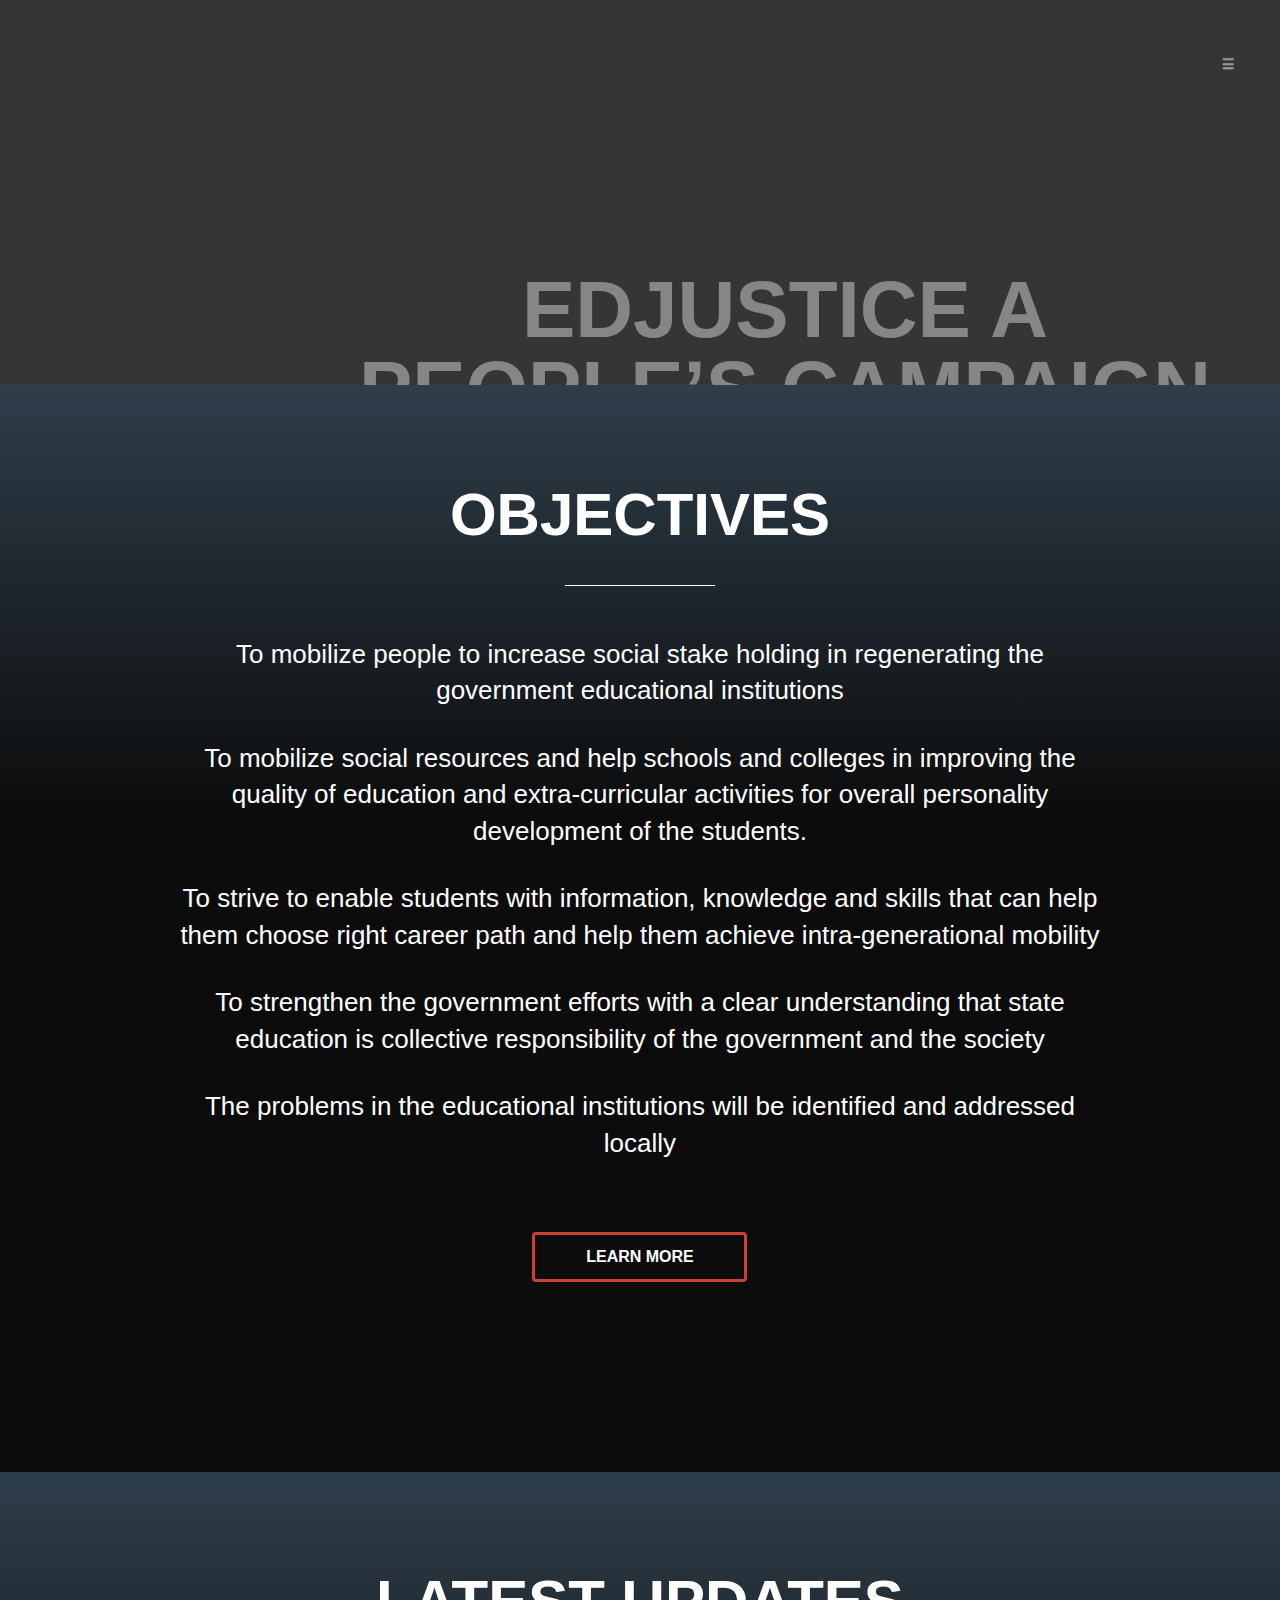
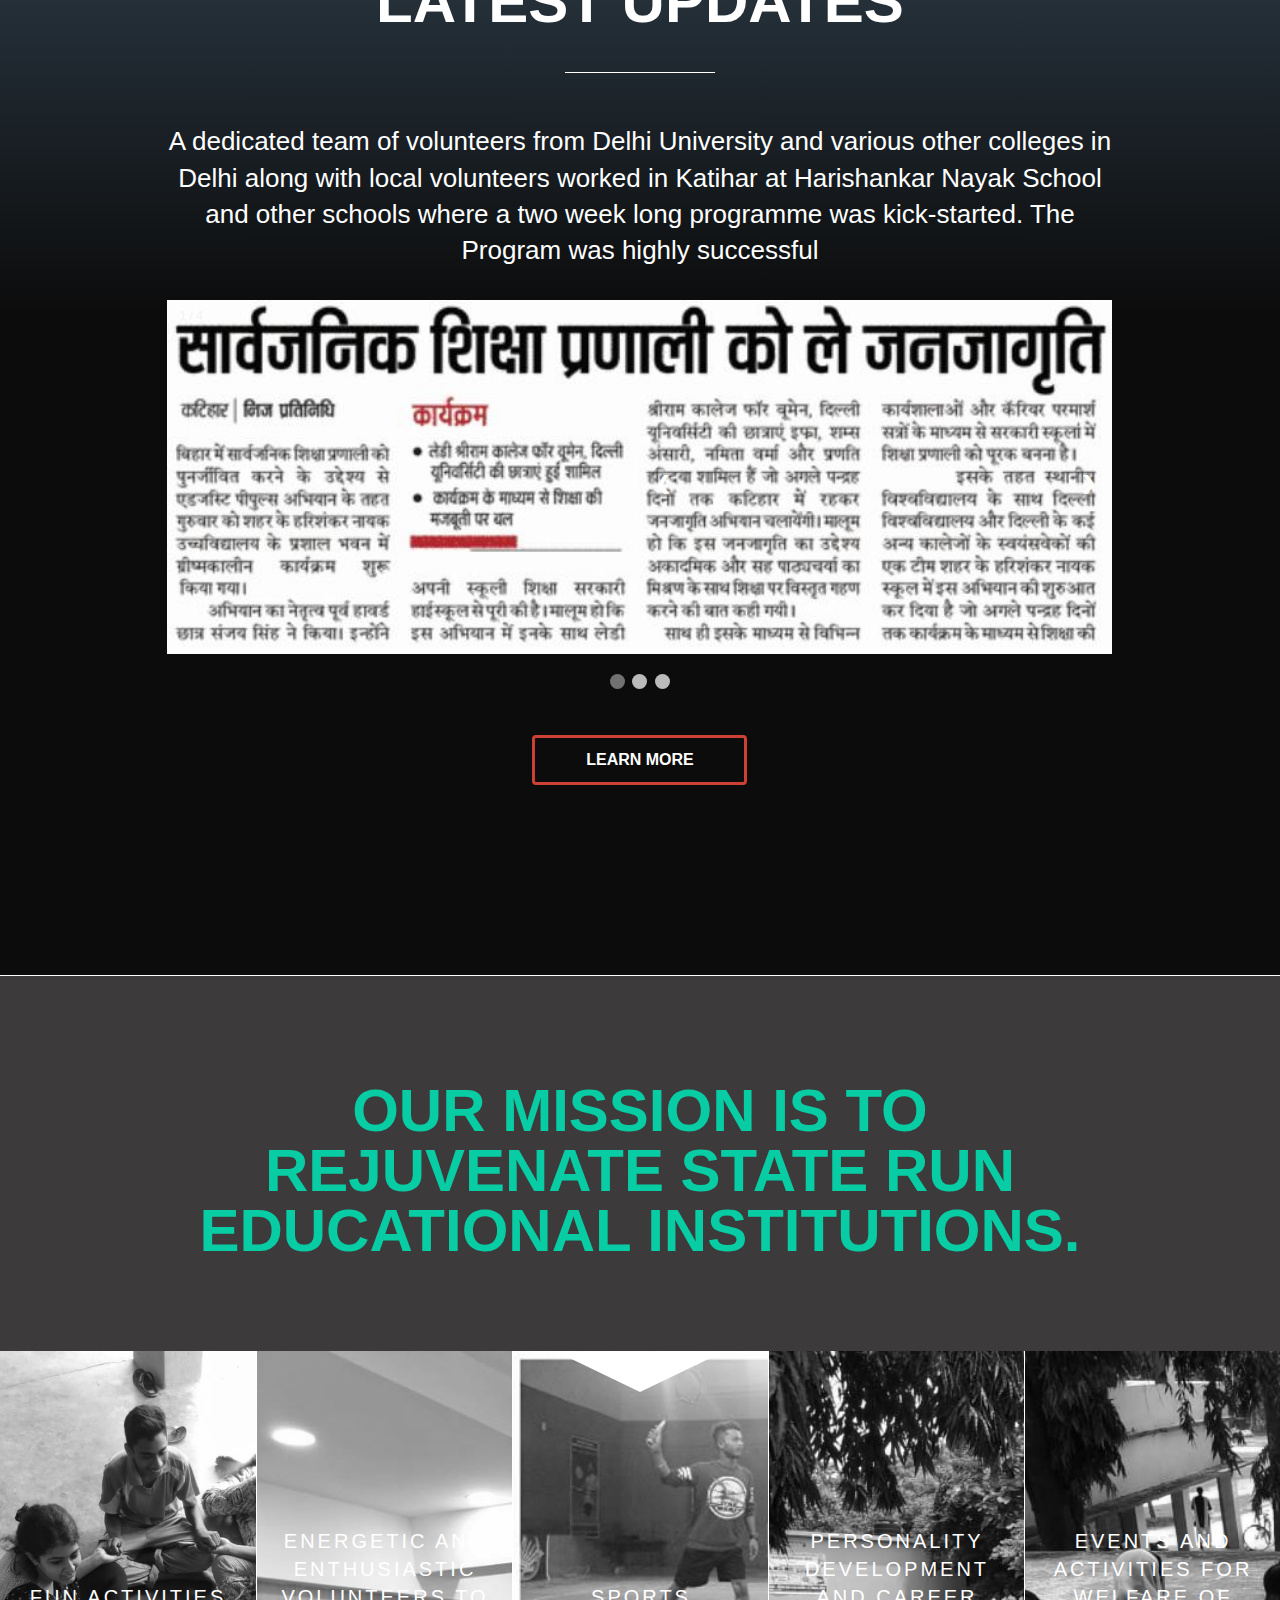
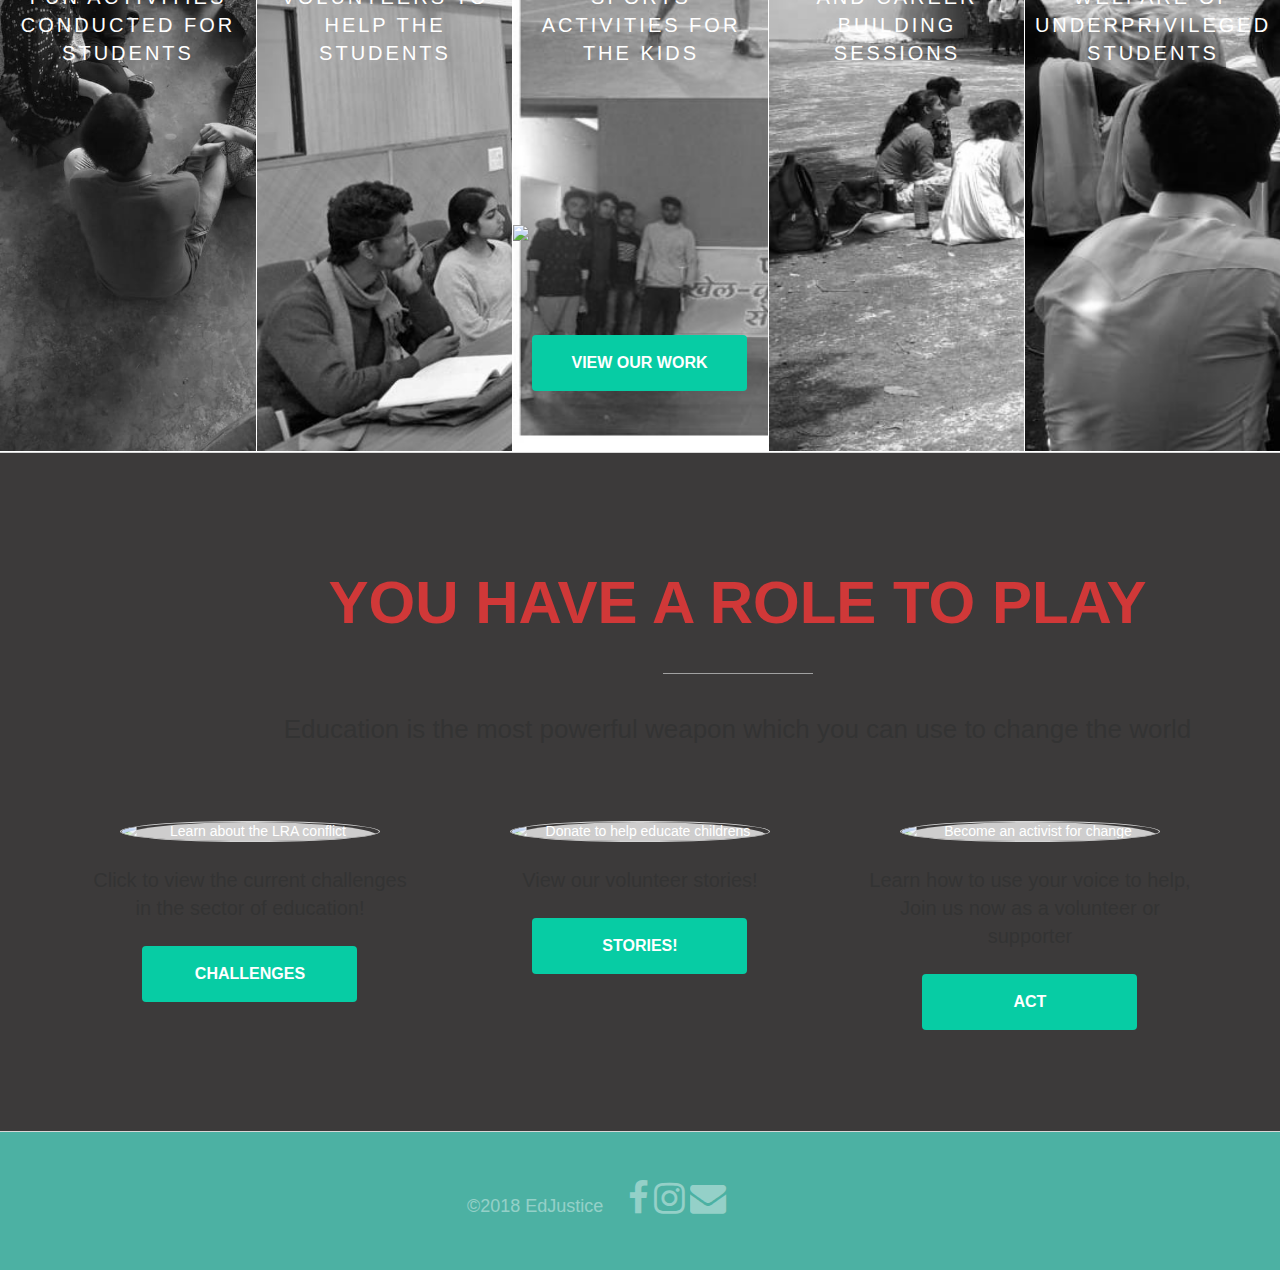
==== commit 5285ce2c: "Update index.html" ====
--- a/index.html
+++ b/index.html
@@ -219,7 +219,7 @@
 <li id="menu-item-34033" class="menu-item menu-item-type-post_type menu-item-object-page menu-item-34033"><a href="challenge.html">The Challenge</a></li>
 <li id="menu-item-34034" class="menu-item menu-item-type-post_type menu-item-object-page menu-item-34034"><a href="story.html">Our Story</a></li>
 <li id="menu-item-34026" class="menu-item menu-item-type-post_type menu-item-object-page menu-item-34026"><a href="model.html">Our Model</a></li>
-<li id="menu-item-34038" class="menu-item menu-item-type-post_type menu-item-object-page menu-item-34038"><a href="gallery.html">Our Gallery</a></li>
+<li id="menu-item-34038" class="menu-item menu-item-type-post_type menu-item-object-page menu-item-34038"><a href="gallery.html">Our Work</a></li>
 <li id="menu-item-34038" class="menu-item menu-item-type-post_type menu-item-object-page menu-item-34038"><a href="updates.html">News!</a></li>
 <li id="menu-item-34038" class="menu-item menu-item-type-post_type menu-item-object-page menu-item-34038"><a href="team.html">Volunteer Stories</a></li>
 <li id="menu-item-34039" class="menu-item menu-item-type-post_type menu-item-object-page menu-item-34039"><a href="https://www.facebook.com/edjusticebihar/">Get Involved</a></li>
@@ -241,7 +241,7 @@
     </div>
     <header id="site-header">
       <a href="#" id="header-logo-link"></a>
-      <a href="#" id="header-menu-link">Menu</a>
+      <a href="#" id="header-menu-link">&#9776;</a>
     </header>
         <!--div id="fixed-buttons" class="hidden-xs hidden-sm">
                   <a id="fixed-donate" href="https://give.invisiblechildren.com/checkout/donation?amount=&eid=10513" target="_blank"><i class="fa fa-heart" style="font-size:20px;color:red;"></i>..</span>Donate</a>
@@ -594,11 +594,12 @@
                     </div>
                     <div class="col-md-7 col-sm-5 col-xs-12">
                         <ul id="menu-footer-navigation" class="menu" >
+                            <center>
                             <li class="menu-item">©2018 <span itemprop="name">EdJustice</span></li>
-                            <center> 
-                               <a href=""><i class="fa fa-facebook" style="size:46px;"></i></a>
-                               <a href=""><i class="fa fa-instagram" style="size:46px;"></i></a>
-                               <a href=""><i class="fa fa-twitter" style="size:46px;"></i></a>
+                          
+                               <a href="https://www.facebook.com/edjusticebihar/"><i class="fa fa-facebook" style="font-size:36px"></i></a>
+                               <a href="https://www.instagram.com/edjusticebihar/"><i class="fa fa-instagram" style="font-size:36px"></i></a>
+                               <a href="edjusticebihar@gmail.com"><i class="fa fa-envelope" style="font-size:36px"></i></a>
                             </center>
                         </ul>
                     </div>
